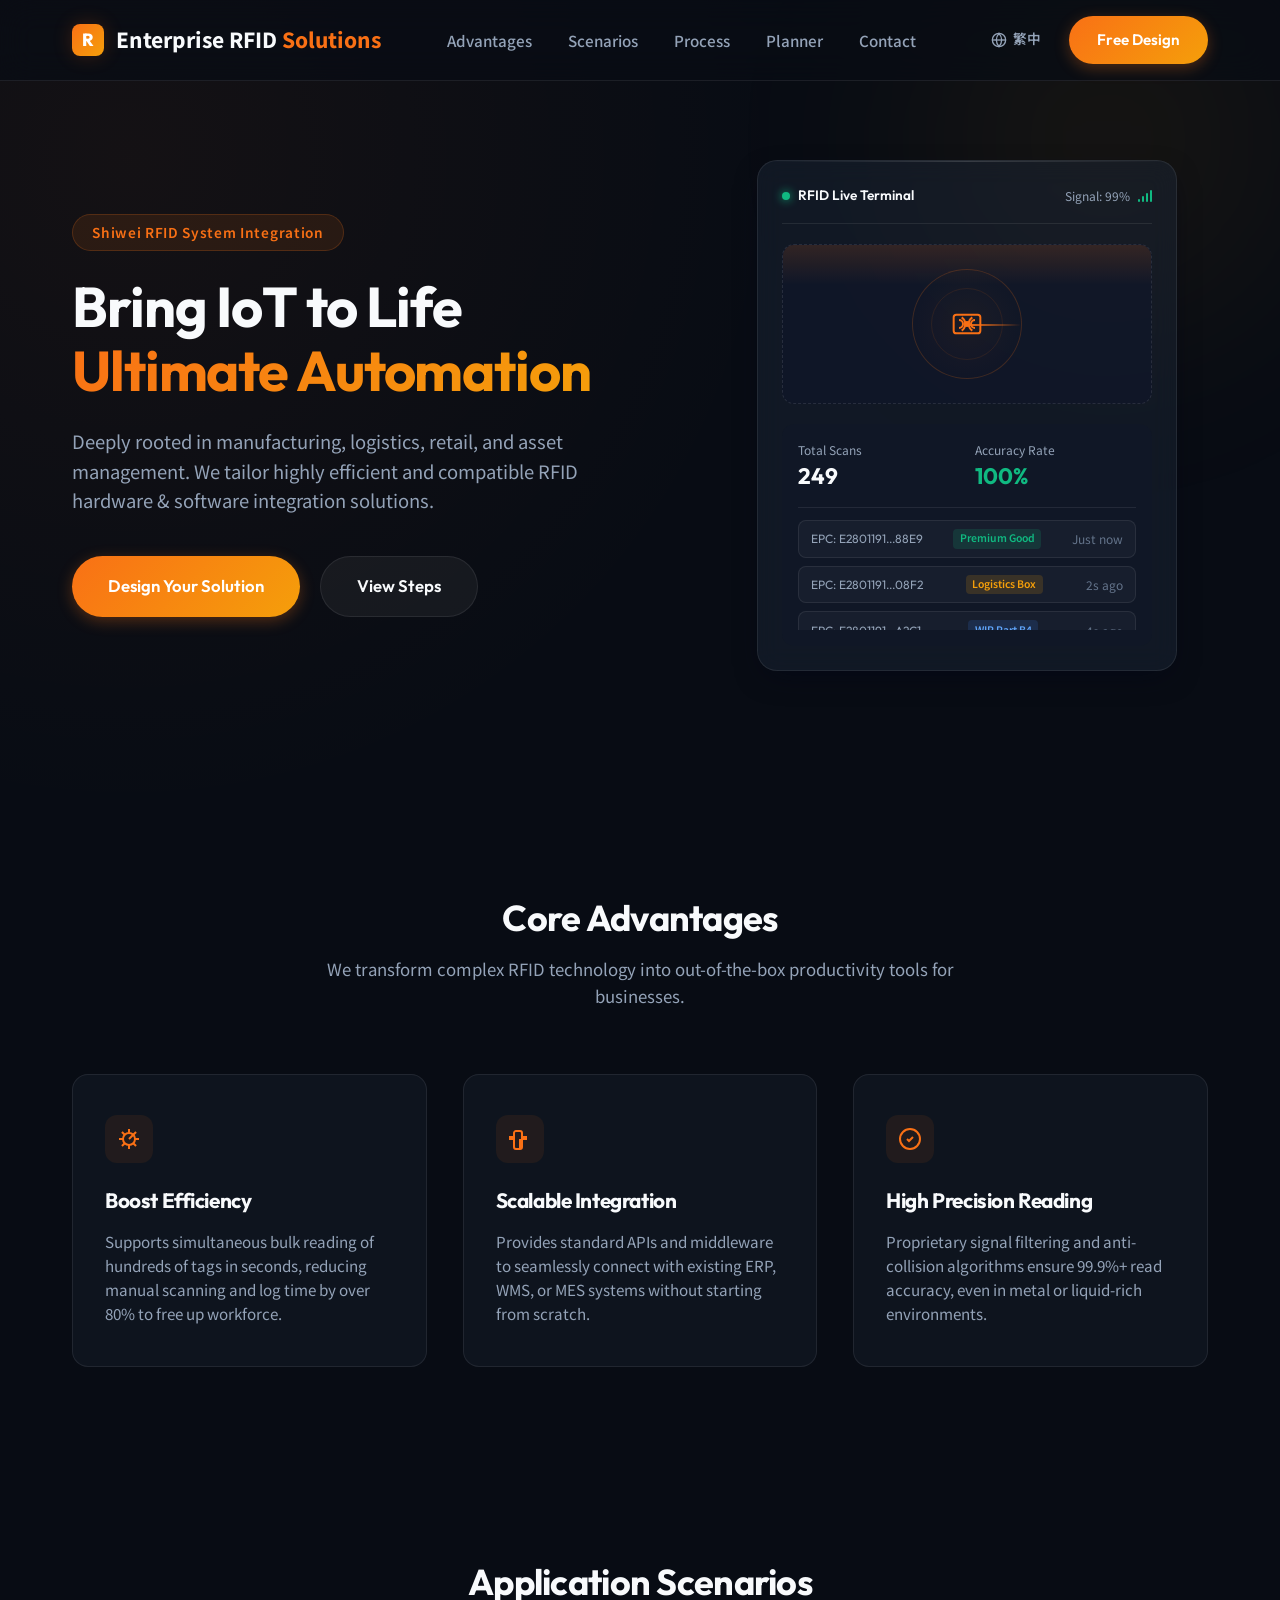
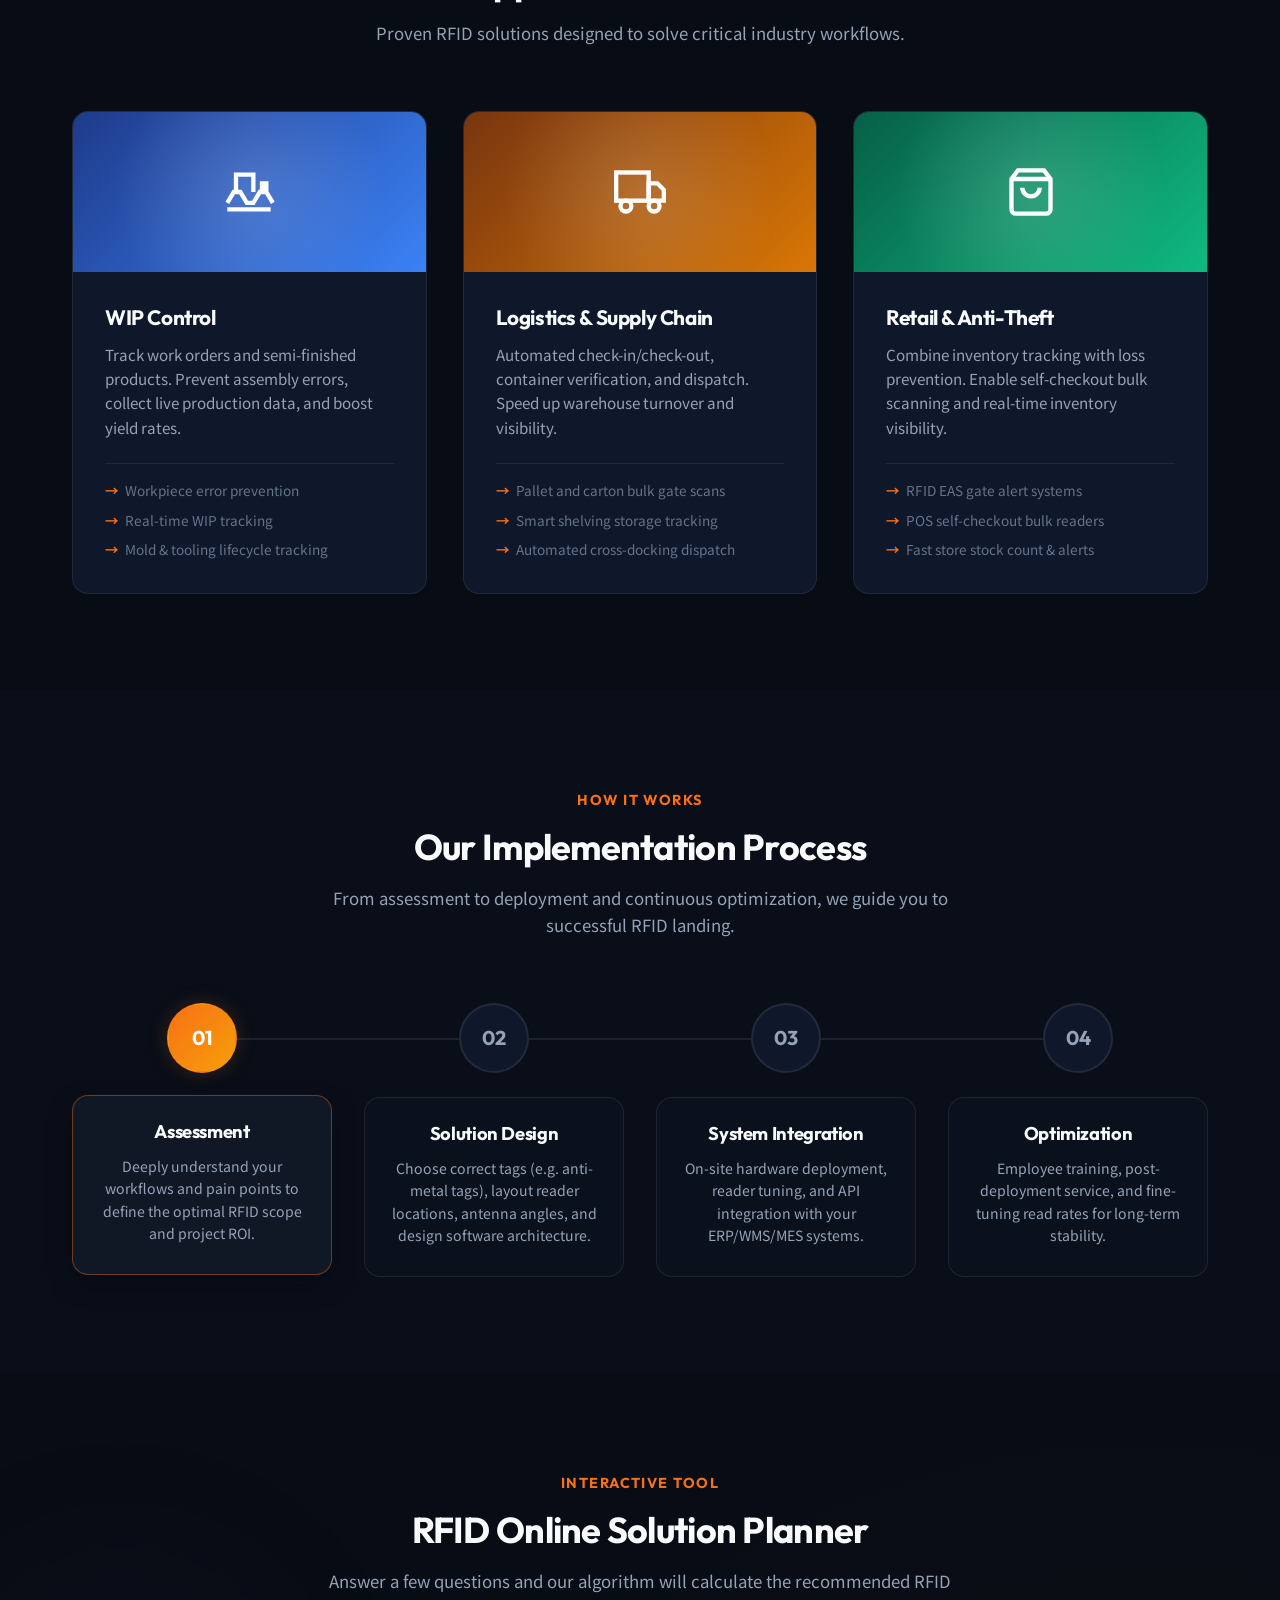
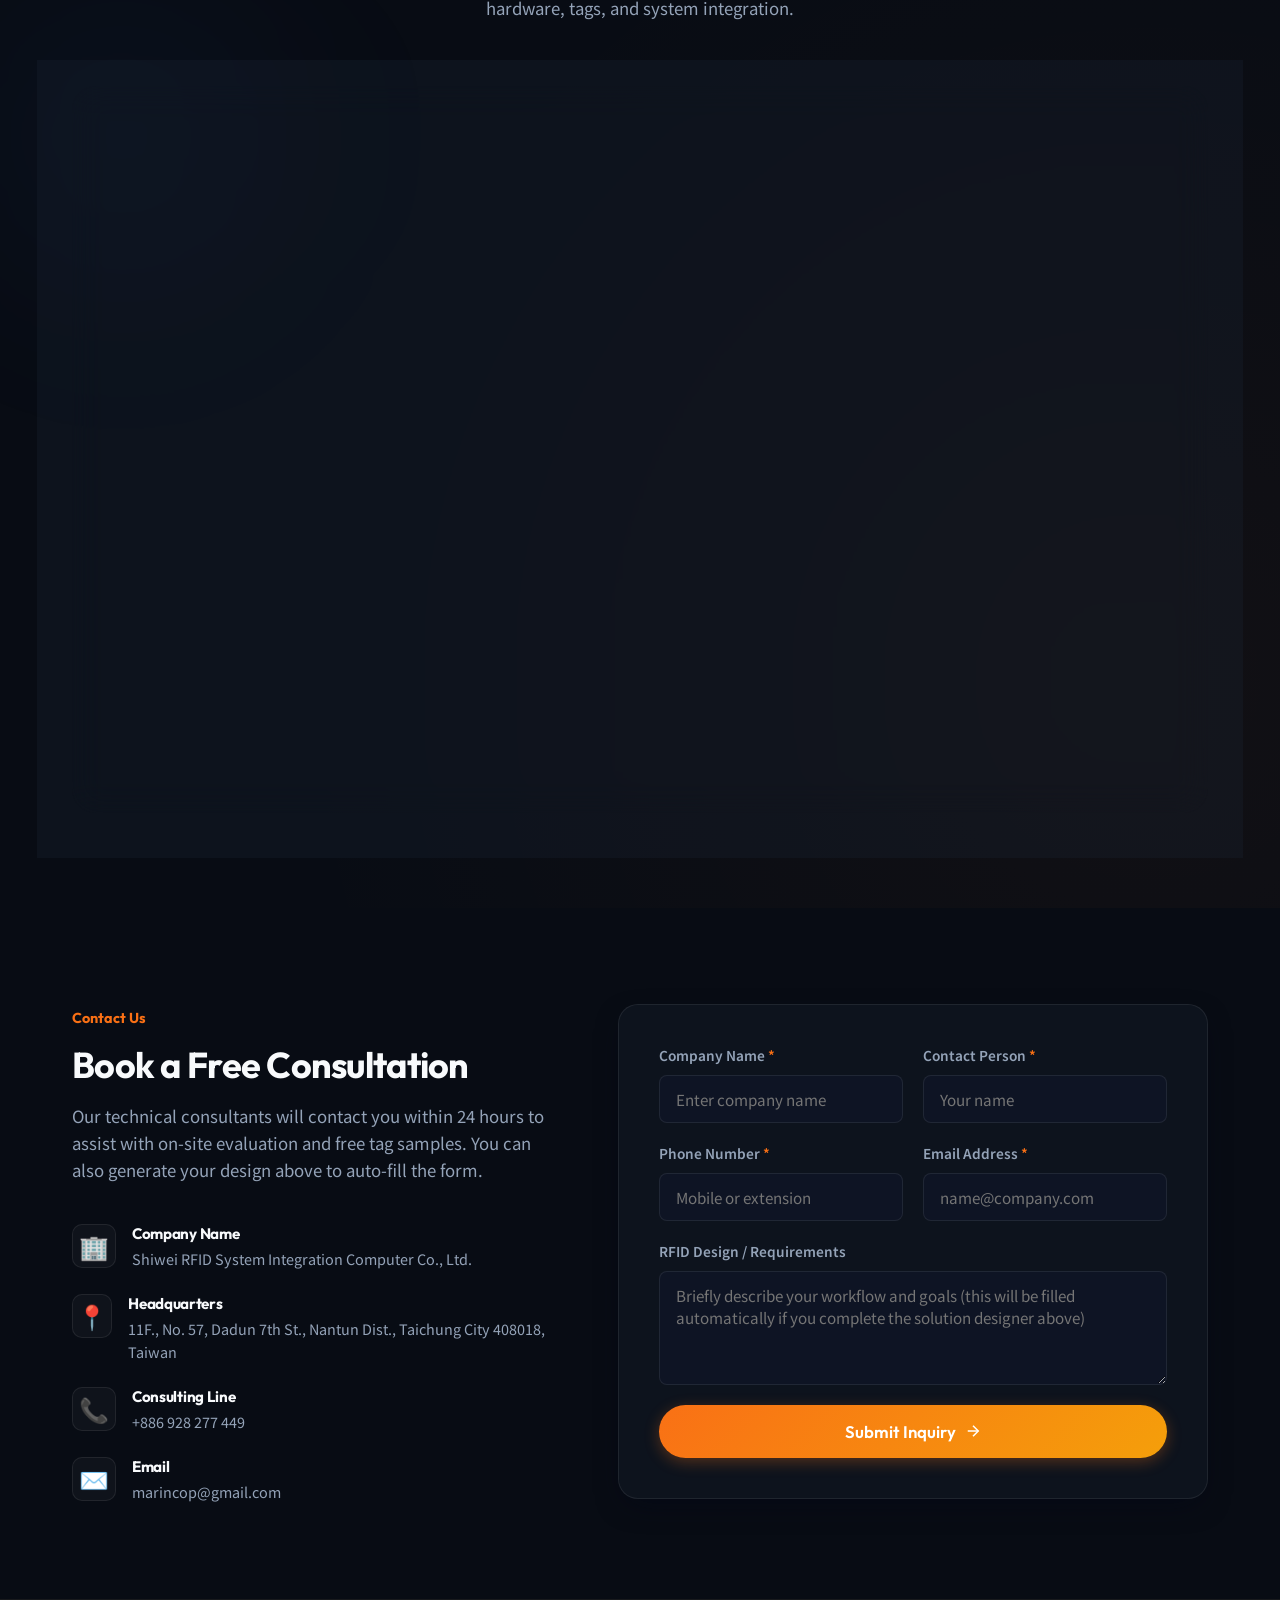
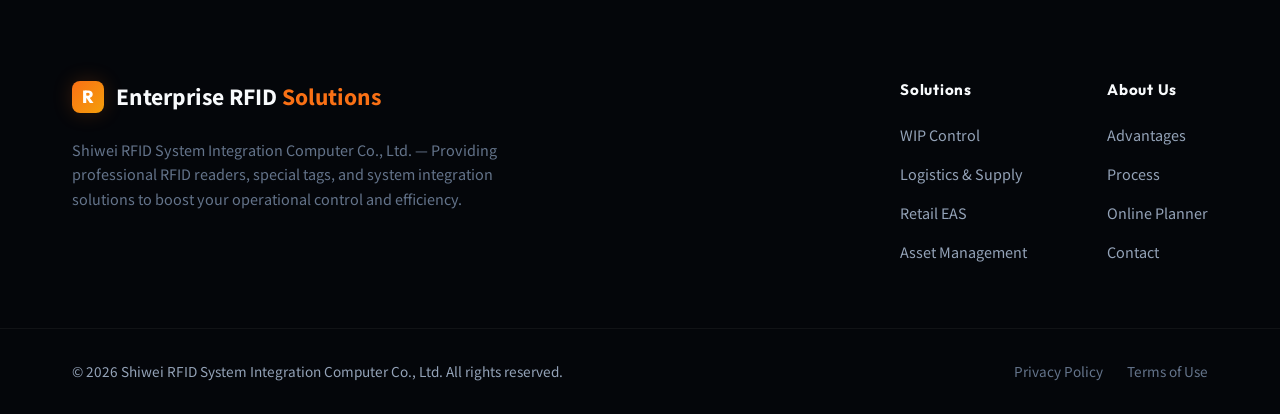
==== index_en.html @ 103d7648 "Initial commit" ====
<!DOCTYPE html>
<html lang="en">
<head>
    <meta charset="UTF-8">
    <meta name="viewport" content="width=device-width, initial-scale=1.0">
    <title>Shiwei RFID System Integration | Custom Enterprise RFID Solutions</title>
    <meta name="description" content="Shiwei RFID System Integration Computer Co., Ltd. specializes in WIP control, logistics supply chain, retail anti-theft, and asset management. We provide professional RFID tag selection, reader installation, and ERP/WMS/MES system integration.">
    <meta name="keywords" content="Shiwei RFID, RFID System Integration, RFID Solutions, WIP Tracking, Logistics Supply Chain, Retail EAS, RFID Tags, RFID Readers">
    
    <!-- Google Fonts: Outfit (English headings) & Noto Sans TC (Traditional Chinese body/headings) -->
    <link rel="preconnect" href="https://fonts.googleapis.com">
    <link rel="preconnect" href="https://fonts.gstatic.com" crossorigin>
    <link href="https://fonts.googleapis.com/css2?family=Noto+Sans+TC:wght@300;400;500;700;900&family=Outfit:wght@300;400;600;700;800&display=swap" rel="stylesheet">
    
    <!-- Stylesheet -->
    <link rel="stylesheet" href="style.css">
</head>
<body>

    <!-- Header Navigation -->
    <header class="site-header" id="header">
        <div class="header-container">
            <a href="#" class="logo">
                <span class="logo-badge">R</span>
                <span class="logo-text">Enterprise RFID <span class="logo-highlight">Solutions</span></span>
            </a>
            
            <nav class="nav-menu" id="navMenu">
                <a href="#advantages" class="nav-link">Advantages</a>
                <a href="#scenarios" class="nav-link">Scenarios</a>
                <a href="#process" class="nav-link">Process</a>
                <a href="#designer" class="nav-link">Planner</a>
                <a href="#contact" class="nav-link">Contact</a>
            </nav>

            <div class="header-actions">
                <a href="index.html" class="lang-switch" id="langSwitch" aria-label="Switch Language">
                    <svg class="lang-icon" viewBox="0 0 24 24" fill="none" stroke="currentColor" stroke-width="2">
                        <circle cx="12" cy="12" r="10"></circle>
                        <line x1="2" y1="12" x2="22" y2="12"></line>
                        <path d="M12 2a15.3 15.3 0 0 1 4 10 15.3 15.3 0 0 1-4 10 15.3 15.3 0 0 1-4-10 15.3 15.3 0 0 1 4-10z"></path>
                    </svg>
                    <span>繁中</span>
                </a>
                <a href="#designer" class="btn btn-primary btn-header">Free Design</a>
                <button class="mobile-menu-toggle" id="menuToggle" aria-label="Toggle Menu">
                    <span></span>
                    <span></span>
                    <span></span>
                </button>
            </div>
        </div>
    </header>

    <main>
        <!-- Hero Section -->
        <section class="hero-section" id="hero">
            <div class="hero-bg-glow"></div>
            <div class="container hero-container">
                <div class="hero-content">
                    <div class="hero-badge">Shiwei RFID System Integration</div>
                    <h1 class="hero-title">
                        Bring IoT to Life<br>
                        <span class="gradient-text">Ultimate Automation</span>
                    </h1>
                    <p class="hero-subtitle">
                        Deeply rooted in manufacturing, logistics, retail, and asset management. We tailor highly efficient and compatible RFID hardware & software integration solutions.
                    </p>
                    <div class="hero-cta">
                        <a href="#designer" class="btn btn-primary btn-lg">Design Your Solution</a>
                        <a href="#process" class="btn btn-secondary btn-lg">View Steps</a>
                    </div>
                </div>

                <!-- Interactive Hero Live RFID Scanner Mockup -->
                <div class="hero-visual">
                    <div class="rfid-terminal-card">
                        <div class="card-header">
                            <div class="terminal-status">
                                <span class="status-indicator live"></span>
                                <span>RFID Live Terminal</span>
                            </div>
                            <div class="signal-strength">
                                <span>Signal: 99%</span>
                                <div class="signal-bars">
                                    <span class="bar fill"></span>
                                    <span class="bar fill"></span>
                                    <span class="bar fill"></span>
                                    <span class="bar fill"></span>
                                </div>
                            </div>
                        </div>
                        
                        <div class="scan-area">
                            <div class="radar-circle">
                                <div class="radar-line"></div>
                                <div class="radar-pulse"></div>
                                <svg class="rfid-tag-icon" viewBox="0 0 24 24" fill="none" stroke="currentColor" stroke-width="1.5">
                                    <rect x="2" y="5" width="20" height="14" rx="2"></rect>
                                    <path d="M6 9a3 3 0 0 1 0 6"></path>
                                    <path d="M8 7a6 6 0 0 1 0 10"></path>
                                    <path d="M18 9a3 3 0 0 0 0 6"></path>
                                    <path d="M16 7a6 6 0 0 0 0 10"></path>
                                    <circle cx="12" cy="12" r="1.5" fill="currentColor"></circle>
                                </svg>
                            </div>
                            <div class="scan-light"></div>
                        </div>

                        <div class="scan-results">
                            <div class="result-stats">
                                <div class="stat-box">
                                    <span class="stat-label">Total Scans</span>
                                    <span class="stat-value" id="scanCount">248</span>
                                </div>
                                <div class="stat-box">
                                    <span class="stat-label">Accuracy Rate</span>
                                    <span class="stat-value highlight">100%</span>
                                </div>
                            </div>
                            <div class="scanned-list-wrapper">
                                <div class="scanned-list" id="scannedList">
                                    <div class="scanned-item">
                                        <span class="item-tag-id">EPC: E2801191...08F2</span>
                                        <span class="item-type tag-type-logistics">Logistics Box</span>
                                        <span class="item-time">Just now</span>
                                    </div>
                                    <div class="scanned-item">
                                        <span class="item-tag-id">EPC: E2801191...A2C1</span>
                                        <span class="item-type tag-type-manufacture">WIP Part B4</span>
                                        <span class="item-time">1s ago</span>
                                    </div>
                                    <div class="scanned-item">
                                        <span class="item-tag-id">EPC: E2801191...77D4</span>
                                        <span class="item-type tag-type-retail">Anti-theft Tag</span>
                                        <span class="item-time">3s ago</span>
                                    </div>
                                </div>
                            </div>
                        </div>
                    </div>
                </div>
            </div>
        </section>

        <!-- Core Advantages -->
        <section class="advantages-section" id="advantages">
            <div class="container">
                <div class="section-header">
                    <h2 class="section-title">Core Advantages</h2>
                    <p class="section-subtitle">We transform complex RFID technology into out-of-the-box productivity tools for businesses.</p>
                </div>
                
                <div class="advantages-grid">
                    <div class="advantage-card">
                        <div class="advantage-icon-wrapper">
                            <!-- Speedometer icon -->
                            <svg class="advantage-icon" viewBox="0 0 24 24" fill="none" stroke="currentColor" stroke-width="2">
                                <path d="M12 2v4M12 18v4M4.93 4.93l2.83 2.83M16.24 16.24l2.83 2.83M2 12h4M18 12h4M4.93 19.07l2.83-2.83M16.24 7.76l2.83-2.83"></path>
                                <path d="M12 12m-6 0a6 6 0 1 0 12 0a6 6 0 1 0-12 0"></path>
                                <path d="M12 12l4-4"></path>
                            </svg>
                        </div>
                        <h3 class="advantage-title">Boost Efficiency</h3>
                        <p class="advantage-desc">Supports simultaneous bulk reading of hundreds of tags in seconds, reducing manual scanning and log time by over 80% to free up workforce.</p>
                    </div>

                    <div class="advantage-card">
                        <div class="advantage-icon-wrapper">
                            <!-- Plug icon -->
                            <svg class="advantage-icon" viewBox="0 0 24 24" fill="none" stroke="currentColor" stroke-width="2">
                                <path d="M18 10h-4V6c0-1.1-.9-2-2-2H8c-1.1 0-2 .9-2 2v4H2v2h4v8c0 1.1.9 2 2 2h4c1.1 0 2-.9 2-2v-8h4v-2z"></path>
                                <path d="M12 12V22"></path>
                            </svg>
                        </div>
                        <h3 class="advantage-title">Scalable Integration</h3>
                        <p class="advantage-desc">Provides standard APIs and middleware to seamlessly connect with existing ERP, WMS, or MES systems without starting from scratch.</p>
                    </div>

                    <div class="advantage-card">
                        <div class="advantage-icon-wrapper">
                            <!-- Signal/Radar check icon -->
                            <svg class="advantage-icon" viewBox="0 0 24 24" fill="none" stroke="currentColor" stroke-width="2">
                                <path d="M12 22c5.523 0 10-4.477 10-10S17.523 2 12 2 2 6.477 2 12s4.477 10 10 10z"></path>
                                <path d="M9 12l2 2 4-4"></path>
                            </svg>
                        </div>
                        <h3 class="advantage-title">High Precision Reading</h3>
                        <p class="advantage-desc">Proprietary signal filtering and anti-collision algorithms ensure 99.9%+ read accuracy, even in metal or liquid-rich environments.</p>
                    </div>
                </div>
            </div>
        </section>

        <!-- Application Scenarios -->
        <section class="scenarios-section" id="scenarios">
            <div class="container">
                <div class="section-header">
                    <h2 class="section-title">Application Scenarios</h2>
                    <p class="section-subtitle">Proven RFID solutions designed to solve critical industry workflows.</p>
                </div>

                <div class="scenarios-grid">
                    <!-- Scenario 1: Manufacturing -->
                    <div class="scenario-card">
                        <div class="scenario-banner manufacture-bg">
                            <!-- Factory icon -->
                            <svg class="scenario-banner-icon" viewBox="0 0 24 24" fill="none" stroke="currentColor" stroke-width="2">
                                <path d="M2 20h20M2 17l3-5h3l3 5h3l3-5h3l3 5M6 12V4h8v8M18 12V8h2v4"></path>
                            </svg>
                        </div>
                        <div class="scenario-body">
                            <h3 class="scenario-card-title">WIP Control</h3>
                            <p class="scenario-card-desc">Track work orders and semi-finished products. Prevent assembly errors, collect live production data, and boost yield rates.</p>
                            <ul class="scenario-list">
                                <li>Workpiece error prevention</li>
                                <li>Real-time WIP tracking</li>
                                <li>Mold & tooling lifecycle tracking</li>
                            </ul>
                        </div>
                    </div>

                    <!-- Scenario 2: Logistics & Warehouse -->
                    <div class="scenario-card">
                        <div class="scenario-banner logistics-bg">
                            <!-- Truck icon -->
                            <svg class="scenario-banner-icon" viewBox="0 0 24 24" fill="none" stroke="currentColor" stroke-width="2">
                                <rect x="1" y="3" width="15" height="13"></rect>
                                <polygon points="16 8 20 8 23 11 23 16 16 16 16 8"></polygon>
                                <circle cx="5.5" cy="18.5" r="2.5"></circle>
                                <circle cx="18.5" cy="18.5" r="2.5"></circle>
                            </svg>
                        </div>
                        <div class="scenario-body">
                            <h3 class="scenario-card-title">Logistics & Supply Chain</h3>
                            <p class="scenario-card-desc">Automated check-in/check-out, container verification, and dispatch. Speed up warehouse turnover and visibility.</p>
                            <ul class="scenario-list">
                                <li>Pallet and carton bulk gate scans</li>
                                <li>Smart shelving storage tracking</li>
                                <li>Automated cross-docking dispatch</li>
                            </ul>
                        </div>
                    </div>

                    <!-- Scenario 3: Retail Security -->
                    <div class="scenario-card">
                        <div class="scenario-banner retail-bg">
                            <!-- Shopping bag icon -->
                            <svg class="scenario-banner-icon" viewBox="0 0 24 24" fill="none" stroke="currentColor" stroke-width="2">
                                <path d="M6 2L3 6v14a2 2 0 0 0 2 2h14a2 2 0 0 0 2-2V6l-3-4z"></path>
                                <line x1="3" y1="6" x2="21" y2="6"></line>
                                <path d="M16 10a4 4 0 0 1-8 0"></path>
                            </svg>
                        </div>
                        <div class="scenario-body">
                            <h3 class="scenario-card-title">Retail & Anti-Theft</h3>
                            <p class="scenario-card-desc">Combine inventory tracking with loss prevention. Enable self-checkout bulk scanning and real-time inventory visibility.</p>
                            <ul class="scenario-list">
                                <li>RFID EAS gate alert systems</li>
                                <li>POS self-checkout bulk readers</li>
                                <li>Fast store stock count & alerts</li>
                            </ul>
                        </div>
                    </div>
                </div>
            </div>
        </section>

        <!-- Workflow / Process -->
        <section class="process-section" id="process">
            <div class="container">
                <div class="section-header">
                    <span class="section-badge">How It Works</span>
                    <h2 class="section-title">Our Implementation Process</h2>
                    <p class="section-subtitle">From assessment to deployment and continuous optimization, we guide you to successful RFID landing.</p>
                </div>

                <div class="process-stepper">
                    <div class="process-line"></div>
                    
                    <div class="process-step active" data-step="1">
                        <div class="step-num">01</div>
                        <div class="step-card">
                            <h3 class="step-title">Assessment</h3>
                            <p class="step-desc">Deeply understand your workflows and pain points to define the optimal RFID scope and project ROI.</p>
                        </div>
                    </div>

                    <div class="process-step" data-step="2">
                        <div class="step-num">02</div>
                        <div class="step-card">
                            <h3 class="step-title">Solution Design</h3>
                            <p class="step-desc">Choose correct tags (e.g. anti-metal tags), layout reader locations, antenna angles, and design software architecture.</p>
                        </div>
                    </div>

                    <div class="process-step" data-step="3">
                        <div class="step-num">03</div>
                        <div class="step-card">
                            <h3 class="step-title">System Integration</h3>
                            <p class="step-desc">On-site hardware deployment, reader tuning, and API integration with your ERP/WMS/MES systems.</p>
                        </div>
                    </div>

                    <div class="process-step" data-step="4">
                        <div class="step-num">04</div>
                        <div class="step-card">
                            <h3 class="step-title">Optimization</h3>
                            <p class="step-desc">Employee training, post-deployment service, and fine-tuning read rates for long-term stability.</p>
                        </div>
                    </div>
                </div>
            </div>
        </section>

        <!-- RFID Solution Designer Wizard -->
        <section class="designer-section" id="designer">
            <div class="designer-bg-glow-1"></div>
            <div class="designer-bg-glow-2"></div>
            <div class="container">
                <div class="section-header">
                    <span class="section-badge">Interactive Tool</span>
                    <h2 class="section-title">RFID Online Solution Planner</h2>
                    <p class="section-subtitle">Answer a few questions and our algorithm will calculate the recommended RFID hardware, tags, and system integration.</p>
                </div>

                <div class="designer-box">
                    <!-- Wizard Left Side: Questions -->
                    <div class="designer-wizard">
                        <div class="wizard-header">
                            <div class="wizard-steps-indicator">
                                <span class="indicator-dot active" data-step="1">1</span>
                                <span class="indicator-line"></span>
                                <span class="indicator-dot" data-step="2">2</span>
                                <span class="indicator-line"></span>
                                <span class="indicator-dot" data-step="3">3</span>
                                <span class="indicator-line"></span>
                                <span class="indicator-dot" data-step="4">4</span>
                            </div>
                            <h3 class="wizard-step-title" id="wizardQuestionTitle">Step 1: Choose Your Scenario</h3>
                        </div>

                        <div class="wizard-body">
                            <!-- Step 1 Pane -->
                            <div class="wizard-pane active" data-pane="1">
                                <p class="pane-help-text">This helps us understand your primary business process:</p>
                                <div class="option-grid">
                                    <label class="option-card">
                                        <input type="radio" name="opt-scenario" value="manufacture" checked>
                                        <div class="option-content">
                                            <span class="option-icon">🏭</span>
                                            <span class="option-label">Manufacturing WIP</span>
                                            <span class="option-sub">Track assembly status, prevent assembly errors, time tracking.</span>
                                        </div>
                                    </label>
                                    <label class="option-card">
                                        <input type="radio" name="opt-scenario" value="logistics">
                                        <div class="option-content">
                                            <span class="option-icon">📦</span>
                                            <span class="option-label">Logistics & Warehouse</span>
                                            <span class="option-sub">Bulk inventory counts, fast inbound/outbound logging, tracking.</span>
                                        </div>
                                    </label>
                                    <label class="option-card">
                                        <input type="radio" name="opt-scenario" value="retail">
                                        <div class="option-content">
                                            <span class="option-icon">🛍️</span>
                                            <span class="option-label">Retail & Theft Prevention</span>
                                            <span class="option-sub">EAS anti-theft alarms, bulk checkout readers, store stock counts.</span>
                                        </div>
                                    </label>
                                    <label class="option-card">
                                        <input type="radio" name="opt-scenario" value="assets">
                                        <div class="option-content">
                                            <span class="option-icon">💼</span>
                                            <span class="option-label">Fixed Asset Tracking</span>
                                            <span class="option-sub">Enterprise asset audits, gate checkout control, audit reporting.</span>
                                        </div>
                                    </label>
                                </div>
                            </div>

                            <!-- Step 2 Pane -->
                            <div class="wizard-pane" data-pane="2">
                                <p class="pane-help-text">The surface material of target items heavily affects radio wave propagation:</p>
                                <div class="option-grid">
                                    <label class="option-card">
                                        <input type="radio" name="opt-material" value="metal" checked>
                                        <div class="option-content">
                                            <span class="option-icon">🔩</span>
                                            <span class="option-label">Metal Surface / Parts</span>
                                            <span class="option-sub">High EM interference. Requires dedicated anti-metal mount tags.</span>
                                        </div>
                                    </label>
                                    <label class="option-card">
                                        <input type="radio" name="opt-material" value="liquid">
                                        <div class="option-content">
                                            <span class="option-icon">🧪</span>
                                            <span class="option-label">Liquid Containers / Wet</span>
                                            <span class="option-sub">Water absorbs high frequencies. Requires specialised antenna tuning.</span>
                                        </div>
                                    </label>
                                    <label class="option-card">
                                        <input type="radio" name="opt-material" value="standard">
                                        <div class="option-content">
                                            <span class="option-icon">📄</span>
                                            <span class="option-label">Paper / Plastic / Carton</span>
                                            <span class="option-sub">Standard RF environment. Standard thin printable tags are ideal.</span>
                                        </div>
                                    </label>
                                    <label class="option-card">
                                        <input type="radio" name="opt-material" value="fabric">
                                        <div class="option-content">
                                            <span class="option-icon">👕</span>
                                            <span class="option-label">Fabric / Apparel / Soft</span>
                                            <span class="option-sub">Requires soft, flexible tags capable of high-temp wash cycles.</span>
                                        </div>
                                    </label>
                                </div>
                            </div>

                            <!-- Step 3 Pane -->
                            <div class="wizard-pane" data-pane="3">
                                <p class="pane-help-text">The maximum distance between the tags and reader hardware:</p>
                                <div class="option-grid">
                                    <label class="option-card">
                                        <input type="radio" name="opt-range" value="short" checked>
                                        <div class="option-content">
                                            <span class="option-icon">🎯</span>
                                            <span class="option-label">Short Range (< 0.5m)</span>
                                            <span class="option-sub">Close-range scans, desktop checkout pads, single station registration.</span>
                                        </div>
                                    </label>
                                    <label class="option-card">
                                        <input type="radio" name="opt-range" value="mid">
                                        <div class="option-content">
                                            <span class="option-icon">📶</span>
                                            <span class="option-label">Mid Range (1 to 3m)</span>
                                            <span class="option-sub">Conveyor scans, mid-range access points, workbench scanning.</span>
                                        </div>
                                    </label>
                                    <label class="option-card">
                                        <input type="radio" name="opt-range" value="long">
                                        <div class="option-content">
                                            <span class="option-icon">🚀</span>
                                            <span class="option-label">Long Range (> 3m)</span>
                                            <span class="option-sub">Warehouse portal gates, vehicle checkups, wide-area audits.</span>
                                        </div>
                                    </label>
                                </div>
                            </div>

                            <!-- Step 4 Pane -->
                            <div class="wizard-pane" data-pane="4">
                                <p class="pane-help-text">What is your primary software system? This determines the API integration:</p>
                                <div class="option-grid">
                                    <label class="option-card">
                                        <input type="radio" name="opt-system" value="erp" checked>
                                        <div class="option-content">
                                            <span class="option-icon">💻</span>
                                            <span class="option-label">Existing ERP System</span>
                                            <span class="option-sub">SAP, Oracle, or proprietary web interfaces requiring inventory sync.</span>
                                        </div>
                                    </label>
                                    <label class="option-card">
                                        <input type="radio" name="opt-system" value="mes">
                                        <div class="option-content">
                                            <span class="option-icon">⚙️</span>
                                            <span class="option-label">MES System</span>
                                            <span class="option-sub">Requires sub-second tag scans and PLC actuators trigger.</span>
                                        </div>
                                    </label>
                                    <label class="option-card">
                                        <input type="radio" name="opt-system" value="wms">
                                        <div class="option-content">
                                            <span class="option-icon">🗄️</span>
                                            <span class="option-label">WMS System</span>
                                            <span class="option-sub">Integrates with storage slots, locations, and batch checkouts.</span>
                                        </div>
                                    </label>
                                    <label class="option-card">
                                        <input type="radio" name="opt-system" value="none">
                                        <div class="option-content">
                                            <span class="option-icon">📱</span>
                                            <span class="option-label">None / Standalone</span>
                                            <span class="option-sub">Use Shiwei's turnkey standalone web & mobile software suite.</span>
                                        </div>
                                    </label>
                                </div>
                            </div>
                        </div>

                        <div class="wizard-footer">
                            <button class="btn btn-secondary btn-wizard-back" id="btnWizardBack" disabled>Back</button>
                            <button class="btn btn-primary btn-wizard-next" id="btnWizardNext">Next</button>
                        </div>
                    </div>

                    <!-- Wizard Right Side: Dynamic Solution Result -->
                    <div class="designer-result" id="designerResult">
                        <div class="result-placeholder" id="resultPlaceholder">
                            <div class="placeholder-icon">💡</div>
                            <h4>Generating Solution...</h4>
                            <p>Please complete the questions on the left. We will instantly calculate and render the architecture diagram and recommendations based on your needs.</p>
                        </div>
                        
                        <div class="result-display hidden" id="resultDisplay">
                            <h4 class="result-title">🎯 Your Recommended RFID Solution</h4>
                            
                            <!-- Dynamic SVG Architecture diagram -->
                            <div class="result-diagram-container">
                                <svg class="result-svg-diagram" id="resultSvg" viewBox="0 0 400 160">
                                    <!-- Will be injected by JS dynamically -->
                                </svg>
                            </div>

                            <div class="recommendations">
                                <div class="rec-group">
                                    <h5>🏷️ Recommended Tag</h5>
                                    <p id="recTag">Loading...</p>
                                </div>
                                <div class="rec-group">
                                    <h5>📡 Recommended Hardware</h5>
                                    <p id="recHardware">Loading...</p>
                                </div>
                                <div class="rec-group">
                                    <h5>🔌 System Integration</h5>
                                    <p id="recIntegration">Loading...</p>
                                </div>
                            </div>

                            <div class="result-actions">
                                <button class="btn btn-primary btn-block" id="btnApplySolution">Apply to Inquiry Form</button>
                            </div>
                        </div>
                    </div>
                </div>
            </div>
        </section>

        <!-- Contact / Consultation Booking Form -->
        <section class="contact-section" id="contact">
            <div class="container contact-container">
                <div class="contact-info">
                    <span class="contact-badge">Contact Us</span>
                    <h2 class="contact-title">Book a Free Consultation</h2>
                    <p class="contact-text">
                        Our technical consultants will contact you within 24 hours to assist with on-site evaluation and free tag samples. You can also generate your design above to auto-fill the form.
                    </p>
                    
                    <div class="contact-details">
                        <div class="detail-item">
                            <span class="detail-icon">🏢</span>
                            <div>
                                <h5>Company Name</h5>
                                <p>Shiwei RFID System Integration Computer Co., Ltd.</p>
                            </div>
                        </div>
                        <div class="detail-item">
                            <span class="detail-icon">📍</span>
                            <div>
                                <h5>Headquarters</h5>
                                <p>11F., No. 57, Dadun 7th St., Nantun Dist., Taichung City 408018, Taiwan</p>
                            </div>
                        </div>
                        <div class="detail-item">
                            <span class="detail-icon">📞</span>
                            <div>
                                <h5>Consulting Line</h5>
                                <p><a href="tel:+886928277449" style="color: inherit; text-decoration: none; transition: var(--transition-smooth);" onmouseover="this.style.color='var(--primary)'" onmouseout="this.style.color='inherit'">+886 928 277 449</a></p>
                            </div>
                        </div>
                        <div class="detail-item">
                            <span class="detail-icon">✉️</span>
                            <div>
                                <h5>Email</h5>
                                <p><a href="mailto:marincop@gmail.com" style="color: inherit; text-decoration: none; transition: var(--transition-smooth);" onmouseover="this.style.color='var(--primary)'" onmouseout="this.style.color='inherit'">marincop@gmail.com</a></p>
                            </div>
                        </div>
                    </div>
                </div>

                <div class="contact-form-wrapper">
                    <form class="contact-form" id="consultationForm">
                        <div class="form-row">
                            <div class="form-group">
                                <label for="formCompany">Company Name <span class="required">*</span></label>
                                <input type="text" id="formCompany" placeholder="Enter company name" required>
                            </div>
                            <div class="form-group">
                                <label for="formContact">Contact Person <span class="required">*</span></label>
                                <input type="text" id="formContact" placeholder="Your name" required>
                            </div>
                        </div>

                        <div class="form-row">
                            <div class="form-group">
                                <label for="formPhone">Phone Number <span class="required">*</span></label>
                                <input type="tel" id="formPhone" placeholder="Mobile or extension" required>
                            </div>
                            <div class="form-group">
                                <label for="formEmail">Email Address <span class="required">*</span></label>
                                <input type="email" id="formEmail" placeholder="name@company.com" required>
                            </div>
                        </div>

                        <div class="form-group">
                            <label for="formSummary">RFID Design / Requirements</label>
                            <textarea id="formSummary" rows="4" placeholder="Briefly describe your workflow and goals (this will be filled automatically if you complete the solution designer above)"></textarea>
                        </div>

                        <button type="submit" class="btn btn-primary btn-block btn-lg" id="btnSubmitForm">
                            <span>Submit Inquiry</span>
                            <svg class="submit-arrow" viewBox="0 0 24 24" fill="none" stroke="currentColor" stroke-width="2">
                                <line x1="5" y1="12" x2="19" y2="12"></line>
                                <polyline points="12 5 19 12 12 19"></polyline>
                            </svg>
                        </button>
                    </form>
                </div>
            </div>
        </section>
    </main>

    <!-- Footer -->
    <footer class="site-footer">
        <div class="container footer-container">
            <div class="footer-brand">
                <a href="#" class="logo footer-logo">
                    <span class="logo-badge">R</span>
                    <span class="logo-text">Enterprise RFID <span class="logo-highlight">Solutions</span></span>
                </a>
                <p class="footer-slogan">Shiwei RFID System Integration Computer Co., Ltd. — Providing professional RFID readers, special tags, and system integration solutions to boost your operational control and efficiency.</p>
            </div>
            
            <div class="footer-links-group">
                <div class="footer-links">
                    <h4>Solutions</h4>
                    <a href="#scenarios">WIP Control</a>
                    <a href="#scenarios">Logistics & Supply</a>
                    <a href="#scenarios">Retail EAS</a>
                    <a href="#scenarios">Asset Management</a>
                </div>
                
                <div class="footer-links">
                    <h4>About Us</h4>
                    <a href="#advantages">Advantages</a>
                    <a href="#process">Process</a>
                    <a href="#designer">Online Planner</a>
                    <a href="#contact">Contact</a>
                </div>
            </div>
        </div>
        <div class="footer-bottom">
            <div class="container footer-bottom-container">
                <p>&copy; 2026 Shiwei RFID System Integration Computer Co., Ltd. All rights reserved.</p>
                <div class="footer-legal">
                    <a href="#">Privacy Policy</a>
                    <a href="#">Terms of Use</a>
                </div>
            </div>
        </div>
    </footer>

    <!-- Interactive success popup toast -->
    <div class="toast-container" id="toastContainer"></div>

    <!-- JS -->
    <script src="app.js"></script>
</body>
</html>
---- style.css ----
/* 
   企業RFID 整合解決方案 - Brand Style Sheet 
   Tech Slate Theme with Vibrant Orange Accents
*/

:root {
    /* Color Palette */
    --bg-base: #080c14;
    --bg-surface: #0f172a;
    --bg-surface-light: #1e293b;
    --border-color: rgba(255, 255, 255, 0.08);
    --border-hover: rgba(249, 115, 22, 0.4);
    
    --primary-hsl: 24, 95%, 53%; /* #f97316 */
    --primary: hsl(var(--primary-hsl));
    --primary-hover: #ea580c;
    --primary-glow: rgba(249, 115, 22, 0.15);
    
    --accent-hsl: 38, 92%, 50%; /* #f59e0b */
    --accent: hsl(var(--accent-hsl));
    
    --success: #10b981;
    --success-glow: rgba(16, 185, 129, 0.15);
    
    --text-primary: #f8fafc;
    --text-secondary: #94a3b8;
    --text-muted: #64748b;
    
    /* Typography */
    --font-heading: 'Outfit', 'Noto Sans TC', sans-serif;
    --font-body: 'Noto Sans TC', sans-serif;
    
    /* Transitions & Shadows */
    --transition-smooth: all 0.3s cubic-bezier(0.4, 0, 0.2, 1);
    --transition-spring: all 0.5s cubic-bezier(0.175, 0.885, 0.32, 1.275);
    --shadow-premium: 0 10px 30px -10px rgba(2, 6, 23, 0.7);
    --shadow-glow: 0 0 20px rgba(249, 115, 22, 0.2);
}

/* --- Base & Reset --- */
* {
    box-sizing: border-box;
    margin: 0;
    padding: 0;
}

html {
    scroll-behavior: smooth;
    scroll-padding-top: 80px;
    font-size: 16px;
}

body {
    background-color: var(--bg-base);
    color: var(--text-primary);
    font-family: var(--font-body);
    line-height: 1.6;
    overflow-x: hidden;
    -webkit-font-smoothing: antialiased;
}

/* --- Typography Utilities --- */
h1, h2, h3, h4, h5, h6 {
    font-family: var(--font-heading);
    font-weight: 700;
    line-height: 1.25;
    letter-spacing: -0.02em;
}

p {
    color: var(--text-secondary);
}

.gradient-text {
    background: linear-gradient(135deg, var(--primary) 0%, var(--accent) 100%);
    -webkit-background-clip: text;
    -webkit-text-fill-color: transparent;
    background-clip: text;
}

/* --- Layout Elements --- */
.container {
    width: 100%;
    max-width: 1200px;
    margin: 0 auto;
    padding: 0 2rem;
}

section {
    padding: 6rem 0;
    position: relative;
}

/* --- Buttons --- */
.btn {
    display: inline-flex;
    align-items: center;
    justify-content: center;
    padding: 0.75rem 1.75rem;
    font-family: var(--font-heading);
    font-weight: 600;
    font-size: 0.95rem;
    border-radius: 50px;
    border: none;
    cursor: pointer;
    transition: var(--transition-smooth);
    text-decoration: none;
    gap: 0.5rem;
}

.btn-primary {
    background: linear-gradient(135deg, var(--primary) 0%, var(--accent) 100%);
    color: #ffffff;
    box-shadow: 0 4px 15px rgba(249, 115, 22, 0.3);
}

.btn-primary:hover {
    transform: translateY(-2px);
    box-shadow: 0 8px 25px rgba(249, 115, 22, 0.5);
    background: linear-gradient(135deg, #ea580c 0%, #d97706 100%);
}

.btn-primary:active {
    transform: translateY(0);
}

.btn-secondary {
    background: rgba(255, 255, 255, 0.05);
    color: var(--text-primary);
    border: 1px solid var(--border-color);
}

.btn-secondary:hover {
    background: rgba(255, 255, 255, 0.1);
    border-color: rgba(255, 255, 255, 0.2);
    transform: translateY(-2px);
}

.btn-lg {
    padding: 1rem 2.25rem;
    font-size: 1.05rem;
}

.btn-block {
    display: flex;
    width: 100%;
}

/* --- Header / Navigation --- */
.site-header {
    position: fixed;
    top: 0;
    left: 0;
    right: 0;
    z-index: 1000;
    background: rgba(8, 12, 20, 0.75);
    backdrop-filter: blur(16px);
    -webkit-backdrop-filter: blur(16px);
    border-bottom: 1px solid var(--border-color);
    transition: var(--transition-smooth);
}

.site-header.scrolled {
    background: rgba(8, 12, 20, 0.95);
    padding: 0.5rem 0;
}

.header-container {
    display: flex;
    align-items: center;
    justify-content: space-between;
    height: 80px;
    max-width: 1200px;
    margin: 0 auto;
    padding: 0 2rem;
}

.logo {
    display: flex;
    align-items: center;
    gap: 0.75rem;
    text-decoration: none;
    color: var(--text-primary);
    font-weight: 800;
    font-size: 1.3rem;
}

.logo-badge {
    background: linear-gradient(135deg, var(--primary) 0%, var(--accent) 100%);
    color: white;
    width: 32px;
    height: 32px;
    display: flex;
    align-items: center;
    justify-content: center;
    border-radius: 8px;
    font-family: var(--font-heading);
    font-weight: 800;
    font-size: 1.1rem;
    box-shadow: var(--shadow-glow);
}

.logo-highlight {
    color: var(--primary);
}

.nav-menu {
    display: flex;
    align-items: center;
    gap: 2.25rem;
}

.nav-link {
    color: var(--text-secondary);
    text-decoration: none;
    font-weight: 500;
    font-size: 0.95rem;
    transition: var(--transition-smooth);
    position: relative;
    padding: 0.25rem 0;
}

.nav-link:hover {
    color: var(--text-primary);
}

.nav-link::after {
    content: '';
    position: absolute;
    bottom: 0;
    left: 0;
    width: 0;
    height: 2px;
    background: var(--primary);
    transition: var(--transition-smooth);
}

.nav-link:hover::after {
    width: 100%;
}

.header-actions {
    display: flex;
    align-items: center;
    gap: 1.25rem;
}

.lang-switch {
    display: flex;
    align-items: center;
    gap: 0.4rem;
    background: none;
    border: none;
    color: var(--text-secondary);
    cursor: pointer;
    font-family: var(--font-heading);
    font-weight: 600;
    font-size: 0.85rem;
    padding: 0.5rem;
    border-radius: 8px;
    transition: var(--transition-smooth);
    text-decoration: none;
}

.lang-switch:hover {
    color: var(--text-primary);
    background: rgba(255, 255, 255, 0.05);
}

.lang-icon {
    width: 16px;
    height: 16px;
}

.mobile-menu-toggle {
    display: none;
    flex-direction: column;
    justify-content: space-between;
    width: 24px;
    height: 18px;
    background: none;
    border: none;
    cursor: pointer;
    z-index: 1001;
}

.mobile-menu-toggle span {
    display: block;
    width: 100%;
    height: 2px;
    background-color: var(--text-primary);
    border-radius: 2px;
    transition: var(--transition-smooth);
}

/* --- Hero Section --- */
.hero-section {
    padding-top: 10rem;
    padding-bottom: 8rem;
    background: radial-gradient(circle at 10% 20%, rgba(249, 115, 22, 0.05) 0%, transparent 50%);
}

.hero-bg-glow {
    position: absolute;
    top: -20%;
    right: -10%;
    width: 600px;
    height: 600px;
    background: radial-gradient(circle, rgba(245, 158, 11, 0.08) 0%, transparent 70%);
    filter: blur(80px);
    pointer-events: none;
}

.hero-container {
    display: grid;
    grid-template-columns: 1.1fr 0.9fr;
    gap: 4rem;
    align-items: center;
}

.hero-badge {
    display: inline-block;
    padding: 0.4rem 1.2rem;
    background: rgba(249, 115, 22, 0.1);
    border: 1px solid rgba(249, 115, 22, 0.2);
    color: var(--primary);
    border-radius: 50px;
    font-size: 0.85rem;
    font-weight: 600;
    margin-bottom: 1.5rem;
    letter-spacing: 0.05em;
    animation: pulseGlow 3s infinite alternate;
}

.hero-title {
    font-size: 3.5rem;
    line-height: 1.15;
    margin-bottom: 1.5rem;
}

.hero-subtitle {
    font-size: 1.15rem;
    margin-bottom: 2.5rem;
    max-width: 550px;
}

.hero-cta {
    display: flex;
    gap: 1.25rem;
}

/* --- Hero Scanner Mockup --- */
.hero-visual {
    position: relative;
    display: flex;
    justify-content: center;
    align-items: center;
}

.rfid-terminal-card {
    background: rgba(30, 41, 59, 0.45);
    border: 1px solid var(--border-color);
    border-radius: 20px;
    width: 100%;
    max-width: 420px;
    padding: 1.5rem;
    box-shadow: var(--shadow-premium);
    backdrop-filter: blur(12px);
    -webkit-backdrop-filter: blur(12px);
    position: relative;
    overflow: hidden;
}

.rfid-terminal-card::before {
    content: '';
    position: absolute;
    top: 0;
    left: 0;
    right: 0;
    height: 1px;
    background: linear-gradient(90deg, transparent, rgba(255, 255, 255, 0.15), transparent);
}

.card-header {
    display: flex;
    justify-content: space-between;
    align-items: center;
    border-bottom: 1px solid var(--border-color);
    padding-bottom: 1rem;
    margin-bottom: 1.25rem;
}

.terminal-status {
    display: flex;
    align-items: center;
    gap: 0.5rem;
    font-family: var(--font-heading);
    font-size: 0.85rem;
    font-weight: 600;
    color: var(--text-primary);
}

.status-indicator {
    width: 8px;
    height: 8px;
    border-radius: 50%;
    background-color: var(--text-muted);
}

.status-indicator.live {
    background-color: var(--success);
    box-shadow: 0 0 10px var(--success);
    animation: blink 1.5s infinite;
}

.signal-strength {
    display: flex;
    align-items: center;
    gap: 0.5rem;
    font-size: 0.75rem;
    color: var(--text-secondary);
}

.signal-bars {
    display: flex;
    align-items: flex-end;
    gap: 2px;
    height: 12px;
}

.signal-bars .bar {
    width: 2px;
    background-color: var(--text-muted);
    border-radius: 1px;
}

.signal-bars .bar.fill {
    background-color: var(--success);
}

.signal-bars .bar:nth-child(1) { height: 3px; }
.signal-bars .bar:nth-child(2) { height: 6px; }
.signal-bars .bar:nth-child(3) { height: 9px; }
.signal-bars .bar:nth-child(4) { height: 12px; }

.scan-area {
    height: 160px;
    background: rgba(15, 23, 42, 0.6);
    border: 1px dashed rgba(255, 255, 255, 0.1);
    border-radius: 12px;
    display: flex;
    align-items: center;
    justify-content: center;
    position: relative;
    overflow: hidden;
    margin-bottom: 1.25rem;
}

.radar-circle {
    width: 110px;
    height: 110px;
    border: 1px solid rgba(249, 115, 22, 0.2);
    border-radius: 50%;
    display: flex;
    align-items: center;
    justify-content: center;
    position: relative;
    background: radial-gradient(circle, rgba(249, 115, 22, 0.05) 0%, transparent 80%);
}

.radar-circle::before {
    content: '';
    position: absolute;
    width: 70px;
    height: 70px;
    border: 1px solid rgba(249, 115, 22, 0.1);
    border-radius: 50%;
}

.radar-line {
    position: absolute;
    top: 50%;
    left: 50%;
    width: 50%;
    height: 2px;
    background: linear-gradient(90deg, var(--primary), transparent);
    transform-origin: left center;
    animation: rotate 4s linear infinite;
}

.radar-pulse {
    position: absolute;
    width: 100%;
    height: 100%;
    border-radius: 50%;
    border: 1px solid var(--primary);
    opacity: 0;
    animation: radarPulse 2s cubic-bezier(0.25, 0, 0, 1) infinite;
}

.rfid-tag-icon {
    width: 32px;
    height: 32px;
    color: var(--primary);
    z-index: 2;
    animation: pulseScale 2s ease-in-out infinite;
}

.scan-light {
    position: absolute;
    top: 0;
    left: 0;
    right: 0;
    height: 40px;
    background: linear-gradient(180deg, rgba(249, 115, 22, 0.15) 0%, transparent 100%);
    animation: scanMove 2.5s ease-in-out infinite;
    pointer-events: none;
}

.scan-results {
    background: rgba(15, 23, 42, 0.4);
    border-radius: 12px;
    padding: 1rem;
}

.result-stats {
    display: grid;
    grid-template-columns: 1fr 1fr;
    gap: 1rem;
    border-bottom: 1px solid var(--border-color);
    padding-bottom: 0.75rem;
    margin-bottom: 0.75rem;
}

.stat-box {
    display: flex;
    flex-direction: column;
}

.stat-label {
    font-size: 0.75rem;
    color: var(--text-secondary);
}

.stat-value {
    font-family: var(--font-heading);
    font-size: 1.4rem;
    font-weight: 700;
    color: var(--text-primary);
}

.stat-value.highlight {
    color: var(--success);
}

.scanned-list-wrapper {
    height: 110px;
    overflow-y: hidden;
    position: relative;
}

.scanned-list {
    display: flex;
    flex-direction: column;
    gap: 0.5rem;
    position: absolute;
    width: 100%;
    transition: transform 0.5s ease;
}

.scanned-item {
    display: flex;
    align-items: center;
    justify-content: space-between;
    background: rgba(255, 255, 255, 0.03);
    border: 1px solid var(--border-color);
    padding: 0.5rem 0.75rem;
    border-radius: 8px;
    font-size: 0.75rem;
    animation: slideIn 0.3s ease-out;
}

.item-tag-id {
    font-family: var(--font-heading);
    color: var(--text-secondary);
}

.item-type {
    font-weight: 600;
    padding: 0.1rem 0.4rem;
    border-radius: 4px;
    font-size: 0.65rem;
}

.tag-type-logistics {
    background: rgba(245, 158, 11, 0.15);
    color: var(--accent);
}

.tag-type-manufacture {
    background: rgba(59, 130, 246, 0.15);
    color: #60a5fa;
}

.tag-type-retail {
    background: rgba(16, 185, 129, 0.15);
    color: var(--success);
}

.item-time {
    color: var(--text-muted);
}

/* --- Section Headers --- */
.section-header {
    text-align: center;
    max-width: 650px;
    margin: 0 auto 4rem auto;
    position: relative;
    z-index: 2;
}

.section-badge {
    color: var(--primary);
    font-family: var(--font-heading);
    font-weight: 700;
    font-size: 0.9rem;
    text-transform: uppercase;
    letter-spacing: 0.1em;
    display: inline-block;
    margin-bottom: 0.75rem;
}

.section-title {
    font-size: 2.25rem;
    margin-bottom: 1rem;
    color: var(--text-primary);
}

.section-subtitle {
    font-size: 1.05rem;
    color: var(--text-secondary);
}

/* --- Core Advantages --- */
.advantages-grid {
    display: grid;
    grid-template-columns: repeat(3, 1fr);
    gap: 2.25rem;
}

.advantage-card {
    background: rgba(30, 41, 59, 0.3);
    border: 1px solid var(--border-color);
    padding: 2.5rem 2rem;
    border-radius: 16px;
    transition: var(--transition-spring);
    position: relative;
    overflow: hidden;
}

.advantage-card::before {
    content: '';
    position: absolute;
    top: 0;
    left: 0;
    width: 4px;
    height: 100%;
    background: linear-gradient(180deg, var(--primary), var(--accent));
    opacity: 0;
    transition: var(--transition-smooth);
}

.advantage-card:hover {
    transform: translateY(-5px);
    border-color: var(--border-hover);
    background: rgba(30, 41, 59, 0.5);
    box-shadow: var(--shadow-premium);
}

.advantage-card:hover::before {
    opacity: 1;
}

.advantage-icon-wrapper {
    background: rgba(249, 115, 22, 0.08);
    border-radius: 12px;
    width: 48px;
    height: 48px;
    display: flex;
    align-items: center;
    justify-content: center;
    color: var(--primary);
    margin-bottom: 1.5rem;
    transition: var(--transition-smooth);
}

.advantage-card:hover .advantage-icon-wrapper {
    background: var(--primary);
    color: white;
    transform: scale(1.05);
}

.advantage-icon {
    width: 24px;
    height: 24px;
}

.advantage-title {
    font-size: 1.3rem;
    margin-bottom: 1rem;
}

.advantage-desc {
    font-size: 0.95rem;
    color: var(--text-secondary);
}

/* --- Application Scenarios --- */
.scenarios-grid {
    display: grid;
    grid-template-columns: repeat(3, 1fr);
    gap: 2.25rem;
}

.scenario-card {
    background: var(--bg-surface);
    border: 1px solid var(--border-color);
    border-radius: 16px;
    overflow: hidden;
    transition: var(--transition-smooth);
    display: flex;
    flex-direction: column;
}

.scenario-card:hover {
    border-color: var(--border-hover);
    transform: translateY(-4px);
    box-shadow: var(--shadow-premium);
}

.scenario-banner {
    height: 160px;
    display: flex;
    align-items: center;
    justify-content: center;
    position: relative;
    overflow: hidden;
}

.scenario-banner-icon {
    width: 52px;
    height: 52px;
    color: white;
    z-index: 2;
    transition: var(--transition-spring);
}

.scenario-card:hover .scenario-banner-icon {
    transform: scale(1.15) rotate(5deg);
}

/* Banner Gradients */
.manufacture-bg {
    background: linear-gradient(135deg, #1e3a8a 0%, #3b82f6 100%);
}

.logistics-bg {
    background: linear-gradient(135deg, #78350f 0%, #d97706 100%);
}

.retail-bg {
    background: linear-gradient(135deg, #065f46 0%, #10b981 100%);
}

.scenario-banner::after {
    content: '';
    position: absolute;
    top: 0;
    left: 0;
    right: 0;
    bottom: 0;
    background: radial-gradient(circle, rgba(255, 255, 255, 0.15) 0%, transparent 70%);
}

.scenario-body {
    padding: 2rem;
    flex-grow: 1;
    display: flex;
    flex-direction: column;
}

.scenario-card-title {
    font-size: 1.3rem;
    margin-bottom: 0.75rem;
}

.scenario-card-desc {
    font-size: 0.95rem;
    color: var(--text-secondary);
    margin-bottom: 1.5rem;
    flex-grow: 1;
}

.scenario-list {
    list-style-type: none;
    border-top: 1px solid var(--border-color);
    padding-top: 1rem;
    display: flex;
    flex-direction: column;
    gap: 0.5rem;
}

.scenario-list li {
    font-size: 0.85rem;
    color: var(--text-muted);
    padding-left: 1.25rem;
    position: relative;
}

.scenario-list li::before {
    content: '→';
    position: absolute;
    left: 0;
    color: var(--primary);
    font-weight: bold;
}

/* --- Workflow / Process Steps --- */
.process-section {
    background: rgba(15, 23, 42, 0.2);
}

.process-stepper {
    display: grid;
    grid-template-columns: repeat(4, 1fr);
    gap: 2rem;
    position: relative;
    margin-top: 3rem;
}

.process-line {
    position: absolute;
    top: 35px;
    left: 12.5%;
    right: 12.5%;
    height: 2px;
    background: linear-gradient(90deg, var(--border-color) 0%, var(--border-color) 100%);
    z-index: 1;
}

.process-step {
    position: relative;
    z-index: 2;
    text-align: center;
}

.step-num {
    width: 70px;
    height: 70px;
    background: var(--bg-surface);
    border: 2px solid var(--border-color);
    border-radius: 50%;
    display: flex;
    align-items: center;
    justify-content: center;
    margin: 0 auto 1.5rem auto;
    font-family: var(--font-heading);
    font-size: 1.25rem;
    font-weight: 700;
    color: var(--text-secondary);
    transition: var(--transition-spring);
    position: relative;
}

.process-step.active .step-num {
    background: linear-gradient(135deg, var(--primary) 0%, var(--accent) 100%);
    border-color: transparent;
    color: white;
    box-shadow: var(--shadow-glow);
}

.step-card {
    background: rgba(30, 41, 59, 0.15);
    border: 1px solid var(--border-color);
    border-radius: 16px;
    padding: 1.5rem;
    transition: var(--transition-smooth);
    min-height: 180px;
}

.process-step.active .step-card {
    background: rgba(30, 41, 59, 0.4);
    border-color: var(--border-hover);
    transform: translateY(-2px);
    box-shadow: var(--shadow-premium);
}

.step-title {
    font-size: 1.15rem;
    margin-bottom: 0.75rem;
    color: var(--text-primary);
}

.step-desc {
    font-size: 0.88rem;
    color: var(--text-secondary);
}

/* --- RFID Solution Designer Wizard --- */
.designer-section {
    background: radial-gradient(circle at 90% 80%, rgba(249, 115, 22, 0.04) 0%, transparent 60%);
}

.designer-bg-glow-1 {
    position: absolute;
    top: 10%;
    left: -10%;
    width: 500px;
    height: 500px;
    background: radial-gradient(circle, rgba(59, 130, 246, 0.05) 0%, transparent 70%);
    filter: blur(80px);
    pointer-events: none;
}

.designer-box {
    display: grid;
    grid-template-columns: 1.2fr 0.8fr;
    background: rgba(30, 41, 59, 0.25);
    border: 1px solid var(--border-color);
    border-radius: 24px;
    overflow: hidden;
    backdrop-filter: blur(16px);
    -webkit-backdrop-filter: blur(16px);
    box-shadow: var(--shadow-premium);
}

.designer-wizard {
    padding: 3rem;
    border-right: 1px solid var(--border-color);
    display: flex;
    flex-direction: column;
    min-height: 580px;
}

.wizard-header {
    margin-bottom: 2rem;
}

.wizard-steps-indicator {
    display: flex;
    align-items: center;
    margin-bottom: 1.5rem;
}

.indicator-dot {
    width: 28px;
    height: 28px;
    border-radius: 50%;
    background: rgba(255, 255, 255, 0.05);
    border: 1px solid var(--border-color);
    display: flex;
    align-items: center;
    justify-content: center;
    font-size: 0.8rem;
    font-family: var(--font-heading);
    font-weight: 600;
    color: var(--text-secondary);
    transition: var(--transition-smooth);
}

.indicator-dot.active {
    background: var(--primary);
    border-color: var(--primary);
    color: white;
    box-shadow: 0 0 10px rgba(249, 115, 22, 0.3);
}

.indicator-dot.complete {
    background: var(--success);
    border-color: var(--success);
    color: white;
}

.indicator-line {
    flex-grow: 1;
    height: 2px;
    background: var(--border-color);
    margin: 0 10px;
    transition: var(--transition-smooth);
}

.indicator-line.active {
    background: var(--primary);
}

.wizard-step-title {
    font-size: 1.5rem;
    color: var(--text-primary);
}

.wizard-body {
    flex-grow: 1;
}

.wizard-pane {
    display: none;
    animation: fadeIn 0.4s ease-out;
}

.wizard-pane.active {
    display: block;
}

.pane-help-text {
    font-size: 0.95rem;
    color: var(--text-secondary);
    margin-bottom: 1.5rem;
}

.option-grid {
    display: grid;
    grid-template-columns: 1fr 1fr;
    gap: 1.25rem;
}

.option-card {
    cursor: pointer;
    position: relative;
}

.option-card input[type="radio"] {
    position: absolute;
    opacity: 0;
    width: 0;
    height: 0;
}

.option-content {
    background: rgba(15, 23, 42, 0.4);
    border: 1px solid var(--border-color);
    padding: 1.5rem;
    border-radius: 12px;
    transition: var(--transition-smooth);
    display: flex;
    flex-direction: column;
    height: 100%;
}

.option-icon {
    font-size: 1.75rem;
    margin-bottom: 0.75rem;
}

.option-label {
    font-weight: 700;
    font-size: 1rem;
    margin-bottom: 0.25rem;
    color: var(--text-primary);
}

.option-sub {
    font-size: 0.8rem;
    color: var(--text-muted);
    line-height: 1.4;
}

/* Radio Checked Styles */
.option-card input[type="radio"]:checked + .option-content {
    border-color: var(--primary);
    background: rgba(249, 115, 22, 0.05);
    box-shadow: 0 0 15px rgba(249, 115, 22, 0.1);
}

.option-card input[type="radio"]:focus-visible + .option-content {
    outline: 2px solid var(--primary);
}

.option-card:hover .option-content {
    border-color: rgba(249, 115, 22, 0.3);
}

.wizard-footer {
    display: flex;
    justify-content: space-between;
    margin-top: 2rem;
    border-top: 1px solid var(--border-color);
    padding-top: 1.5rem;
}

/* Wizard Right Side: Output Result Box */
.designer-result {
    padding: 3rem;
    background: rgba(15, 23, 42, 0.5);
    display: flex;
    flex-direction: column;
    justify-content: center;
    position: relative;
}

.result-placeholder {
    text-align: center;
    max-width: 300px;
    margin: 0 auto;
}

.placeholder-icon {
    font-size: 3rem;
    margin-bottom: 1rem;
    animation: float 3s ease-in-out infinite;
}

.result-placeholder h4 {
    font-size: 1.15rem;
    margin-bottom: 0.5rem;
}

.result-placeholder p {
    font-size: 0.88rem;
    color: var(--text-muted);
}

.result-display {
    animation: fadeIn 0.5s ease-out;
    display: flex;
    flex-direction: column;
    height: 100%;
}

.result-title {
    font-size: 1.25rem;
    margin-bottom: 1.25rem;
    border-bottom: 1px solid var(--border-color);
    padding-bottom: 0.75rem;
}

/* Dynamic SVG Architecture styling */
.result-diagram-container {
    background: #080c14;
    border: 1px solid var(--border-color);
    border-radius: 12px;
    padding: 1rem;
    margin-bottom: 1.5rem;
    overflow: hidden;
}

.result-svg-diagram {
    width: 100%;
    height: auto;
    display: block;
}

.recommendations {
    display: flex;
    flex-direction: column;
    gap: 1.25rem;
    margin-bottom: 2rem;
    flex-grow: 1;
}

.rec-group h5 {
    font-size: 0.85rem;
    color: var(--primary);
    margin-bottom: 0.25rem;
    text-transform: uppercase;
    letter-spacing: 0.05em;
}

.rec-group p {
    font-size: 0.95rem;
    color: var(--text-primary);
}

.hidden {
    display: none !important;
}

/* --- Contact & Consultation Form --- */
.contact-container {
    display: grid;
    grid-template-columns: 0.9fr 1.1fr;
    gap: 4rem;
    align-items: start;
}

.contact-badge {
    color: var(--primary);
    font-family: var(--font-heading);
    font-weight: 700;
    font-size: 0.9rem;
    display: inline-block;
    margin-bottom: 0.75rem;
}

.contact-title {
    font-size: 2.25rem;
    margin-bottom: 1rem;
}

.contact-text {
    font-size: 1.05rem;
    margin-bottom: 2.5rem;
}

.contact-details {
    display: flex;
    flex-direction: column;
    gap: 1.5rem;
}

.detail-item {
    display: flex;
    align-items: flex-start;
    gap: 1rem;
}

.detail-icon {
    font-size: 1.5rem;
    background: rgba(255, 255, 255, 0.03);
    border: 1px solid var(--border-color);
    width: 44px;
    height: 44px;
    border-radius: 10px;
    display: flex;
    align-items: center;
    justify-content: center;
}

.detail-item h5 {
    font-size: 0.95rem;
    color: var(--text-primary);
    margin-bottom: 0.25rem;
}

.detail-item p {
    font-size: 0.9rem;
    color: var(--text-secondary);
}

.contact-form-wrapper {
    background: rgba(30, 41, 59, 0.25);
    border: 1px solid var(--border-color);
    padding: 2.5rem;
    border-radius: 20px;
    box-shadow: var(--shadow-premium);
}

.contact-form {
    display: flex;
    flex-direction: column;
    gap: 1.25rem;
}

.form-row {
    display: grid;
    grid-template-columns: 1fr 1fr;
    gap: 1.25rem;
}

.form-group {
    display: flex;
    flex-direction: column;
    gap: 0.5rem;
}

.form-group label {
    font-size: 0.85rem;
    font-weight: 600;
    color: var(--text-secondary);
}

.required {
    color: var(--primary);
}

.form-group input, 
.form-group textarea {
    background: rgba(15, 23, 42, 0.6);
    border: 1px solid var(--border-color);
    border-radius: 8px;
    padding: 0.75rem 1rem;
    color: var(--text-primary);
    font-family: var(--font-body);
    font-size: 0.95rem;
    transition: var(--transition-smooth);
}

.form-group input:focus, 
.form-group textarea:focus {
    outline: none;
    border-color: var(--primary);
    background: rgba(15, 23, 42, 0.8);
    box-shadow: 0 0 10px rgba(249, 115, 22, 0.1);
}

.submit-arrow {
    width: 18px;
    height: 18px;
    transition: var(--transition-spring);
}

#btnSubmitForm:hover .submit-arrow {
    transform: translateX(4px);
}

/* --- Footer --- */
.site-footer {
    background: #04060a;
    border-top: 1px solid var(--border-color);
    padding: 5rem 0 2rem 0;
}

.footer-container {
    display: flex;
    justify-content: space-between;
    gap: 4rem;
    margin-bottom: 4rem;
}

.footer-brand {
    max-width: 450px;
}

.footer-logo {
    margin-bottom: 1.5rem;
}

.footer-slogan {
    font-size: 0.9rem;
    line-height: 1.7;
    color: var(--text-muted);
}

.footer-links-group {
    display: flex;
    gap: 5rem;
}

.footer-links {
    display: flex;
    flex-direction: column;
    gap: 1rem;
}

.footer-links h4 {
    font-size: 0.95rem;
    color: var(--text-primary);
    letter-spacing: 0.05em;
    margin-bottom: 0.5rem;
}

.footer-links a {
    font-size: 0.9rem;
    color: var(--text-secondary);
    text-decoration: none;
    transition: var(--transition-smooth);
}

.footer-links a:hover {
    color: var(--primary);
    transform: translateX(2px);
}

.footer-bottom {
    border-top: 1px solid rgba(255, 255, 255, 0.05);
    padding-top: 2rem;
}

.footer-bottom-container {
    display: flex;
    justify-content: space-between;
    align-items: center;
    font-size: 0.85rem;
    color: var(--text-muted);
}

.footer-legal {
    display: flex;
    gap: 1.5rem;
}

.footer-legal a {
    color: var(--text-muted);
    text-decoration: none;
    transition: var(--transition-smooth);
}

.footer-legal a:hover {
    color: var(--text-primary);
}

/* --- Toast Notifications --- */
.toast-container {
    position: fixed;
    bottom: 2rem;
    right: 2rem;
    z-index: 1002;
    display: flex;
    flex-direction: column;
    gap: 1rem;
    pointer-events: none;
}

.toast {
    background: rgba(30, 41, 59, 0.9);
    border-left: 4px solid var(--success);
    border-top: 1px solid var(--border-color);
    border-right: 1px solid var(--border-color);
    border-bottom: 1px solid var(--border-color);
    color: var(--text-primary);
    padding: 1rem 1.5rem;
    border-radius: 8px;
    box-shadow: var(--shadow-premium);
    backdrop-filter: blur(8px);
    -webkit-backdrop-filter: blur(8px);
    display: flex;
    align-items: center;
    gap: 0.75rem;
    min-width: 280px;
    pointer-events: auto;
    animation: toastSlideIn 0.35s cubic-bezier(0.175, 0.885, 0.32, 1.275);
    transition: all 0.3s ease;
}

.toast.toast-error {
    border-left-color: #ef4444;
}

.toast.toast-warning {
    border-left-color: var(--accent);
}

.toast.toast-fadeout {
    opacity: 0;
    transform: translateY(20px) scale(0.9);
}

.toast-icon {
    font-size: 1.25rem;
}

.toast-message {
    font-size: 0.9rem;
    font-weight: 500;
}

/* --- Animation Keyframes --- */
@keyframes rotate {
    from { transform: translate(-50%, -50%) rotate(0deg); }
    to { transform: translate(-50%, -50%) rotate(360deg); }
}

@keyframes radarPulse {
    0% { transform: scale(0.7); opacity: 0.6; }
    100% { transform: scale(1.5); opacity: 0; }
}

@keyframes blink {
    0%, 100% { opacity: 0.4; }
    50% { opacity: 1; }
}

@keyframes scanMove {
    0%, 100% { transform: translateY(-10px); opacity: 0; }
    10% { opacity: 1; }
    90% { opacity: 1; }
    100% { transform: translateY(130px); opacity: 0; }
}

@keyframes float {
    0%, 100% { transform: translateY(0); }
    50% { transform: translateY(-6px); }
}

@keyframes pulseGlow {
    0% { box-shadow: 0 0 5px rgba(249, 115, 22, 0.1); }
    100% { box-shadow: 0 0 15px rgba(249, 115, 22, 0.3); }
}

@keyframes pulseScale {
    0%, 100% { transform: scale(1); filter: drop-shadow(0 0 0px var(--primary)); }
    50% { transform: scale(1.08); filter: drop-shadow(0 0 8px var(--primary)); }
}

@keyframes fadeIn {
    from { opacity: 0; transform: translateY(8px); }
    to { opacity: 1; transform: translateY(0); }
}

@keyframes slideIn {
    from { opacity: 0; transform: translateY(12px); }
    to { opacity: 1; transform: translateY(0); }
}

@keyframes toastSlideIn {
    from { transform: translateX(100%) translateY(0); opacity: 0; }
    to { transform: translateX(0) translateY(0); opacity: 1; }
}

/* --- SVG Diagram Animation Elements --- */
.svg-animate-pulse {
    animation: blink 2s infinite alternate;
}

.svg-animate-flow {
    stroke-dasharray: 6;
    animation: dash 1.5s linear infinite;
}

@keyframes dash {
    to {
        stroke-dashoffset: -12;
    }
}

/* --- Responsive Media Queries --- */
@media (max-width: 1024px) {
    html {
        font-size: 15px;
    }
    
    .hero-container {
        grid-template-columns: 1fr;
        gap: 3rem;
        text-align: center;
    }
    
    .hero-content {
        display: flex;
        flex-direction: column;
        align-items: center;
    }
    
    .hero-subtitle {
        margin-left: auto;
        margin-right: auto;
    }
    
    .advantages-grid {
        grid-template-columns: 1fr 1fr;
    }
    
    .scenarios-grid {
        grid-template-columns: 1fr 1fr;
    }
    
    .process-stepper {
        grid-template-columns: 1fr 1fr;
        gap: 3rem 2rem;
    }
    
    .process-line {
        display: none;
    }
    
    .designer-box {
        grid-template-columns: 1fr;
    }
    
    .designer-wizard {
        border-right: none;
        border-bottom: 1px solid var(--border-color);
        min-height: auto;
    }
    
    .contact-container {
        grid-template-columns: 1fr;
        gap: 3rem;
    }
}

@media (max-width: 768px) {
    html {
        font-size: 14px;
    }
    
    section {
        padding: 4rem 0;
    }
    
    .header-container {
        height: 70px;
    }
    
    .nav-menu {
        position: fixed;
        top: 70px;
        left: 0;
        right: 0;
        bottom: 0;
        background: var(--bg-base);
        flex-direction: column;
        justify-content: center;
        gap: 2rem;
        padding: 3rem;
        transform: translateX(100%);
        transition: transform 0.4s cubic-bezier(0.77, 0, 0.175, 1);
        z-index: 99;
    }
    
    .nav-menu.open {
        transform: translateX(0);
    }
    
    .mobile-menu-toggle {
        display: flex;
    }
    
    .mobile-menu-toggle.open span:nth-child(1) {
        transform: translateY(8px) rotate(45deg);
    }
    
    .mobile-menu-toggle.open span:nth-child(2) {
        opacity: 0;
    }
    
    .mobile-menu-toggle.open span:nth-child(3) {
        transform: translateY(-8px) rotate(-45deg);
    }
    
    .btn-header {
        display: none; /* Hide on mobile to save space */
    }
    
    .hero-title {
        font-size: 2.8rem;
    }
    
    .advantages-grid {
        grid-template-columns: 1fr;
    }
    
    .scenarios-grid {
        grid-template-columns: 1fr;
    }
    
    .process-stepper {
        grid-template-columns: 1fr;
    }
    
    .option-grid {
        grid-template-columns: 1fr;
    }
    
    .form-row {
        grid-template-columns: 1fr;
    }
    
    .footer-container {
        flex-direction: column;
        gap: 3rem;
    }
    
    .footer-links-group {
        justify-content: space-between;
        gap: 2rem;
    }
    
    .footer-bottom-container {
        flex-direction: column;
        gap: 1rem;
        text-align: center;
    }
}
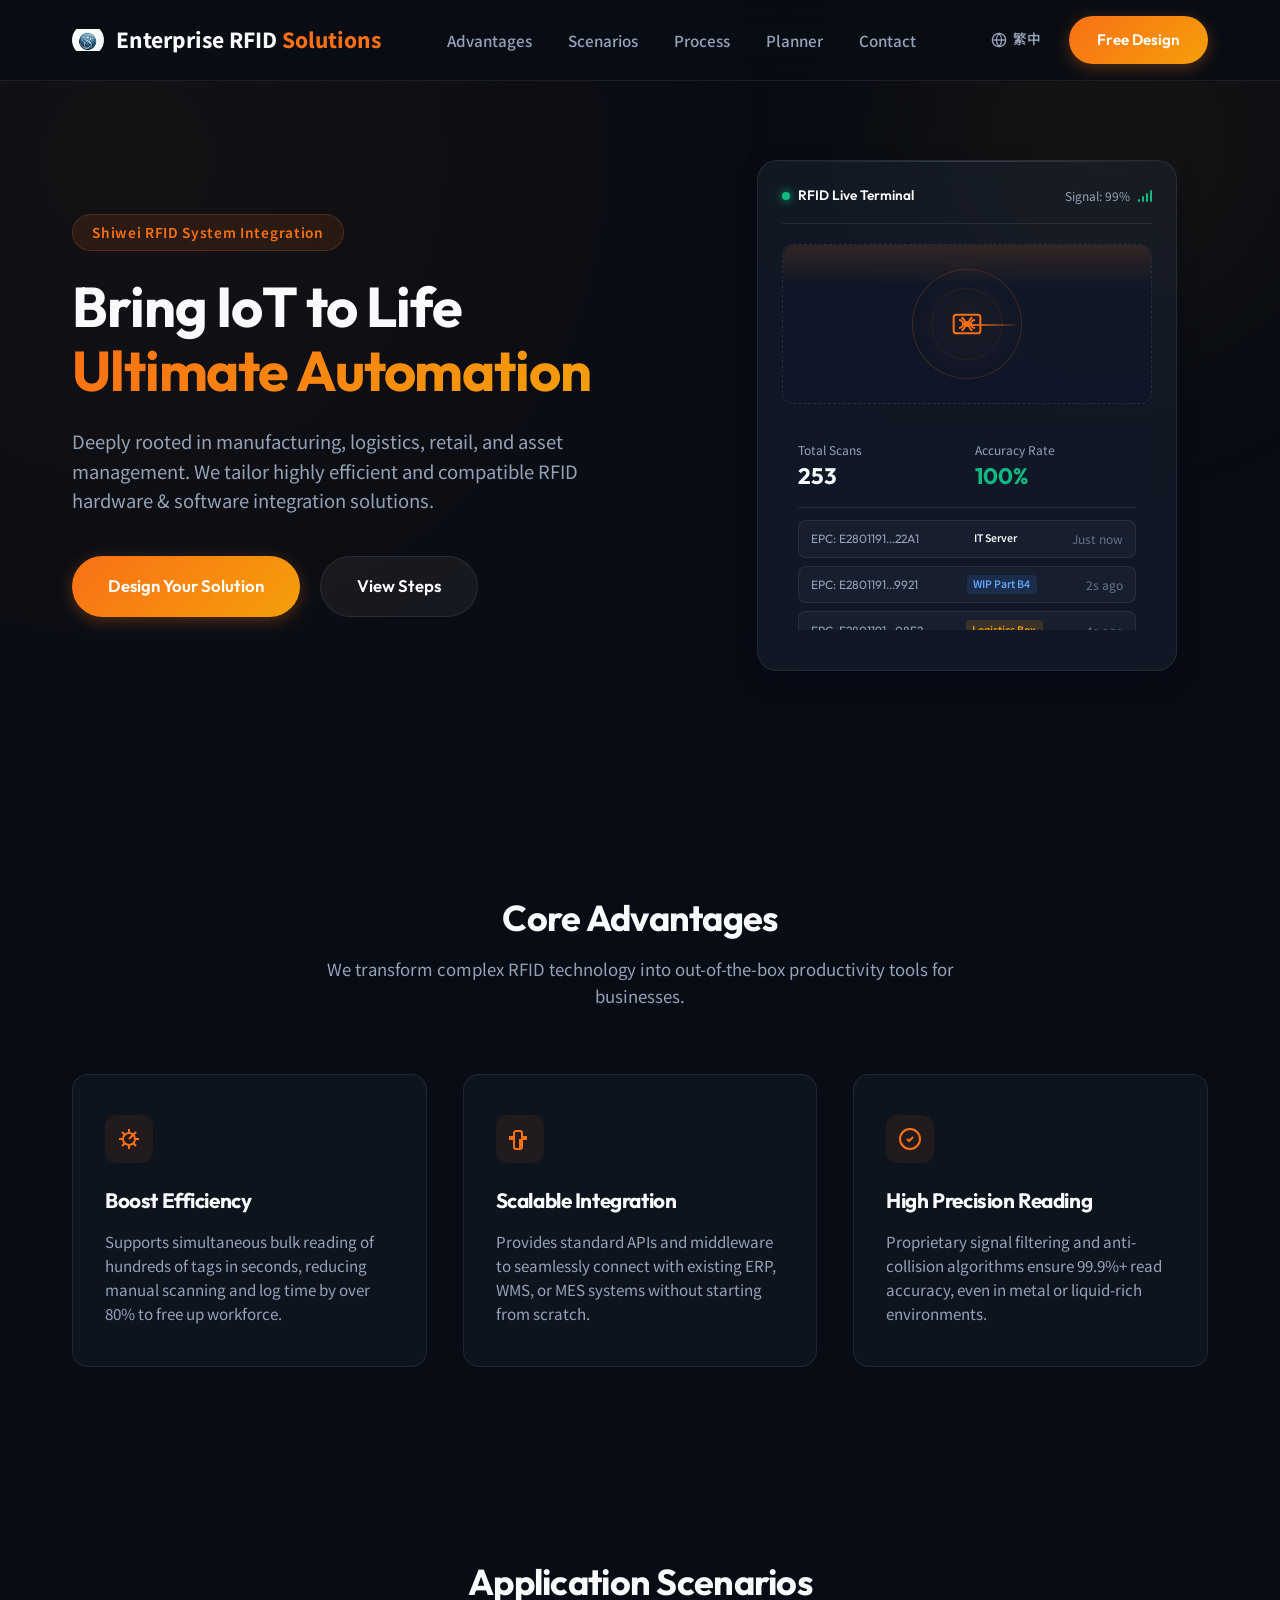
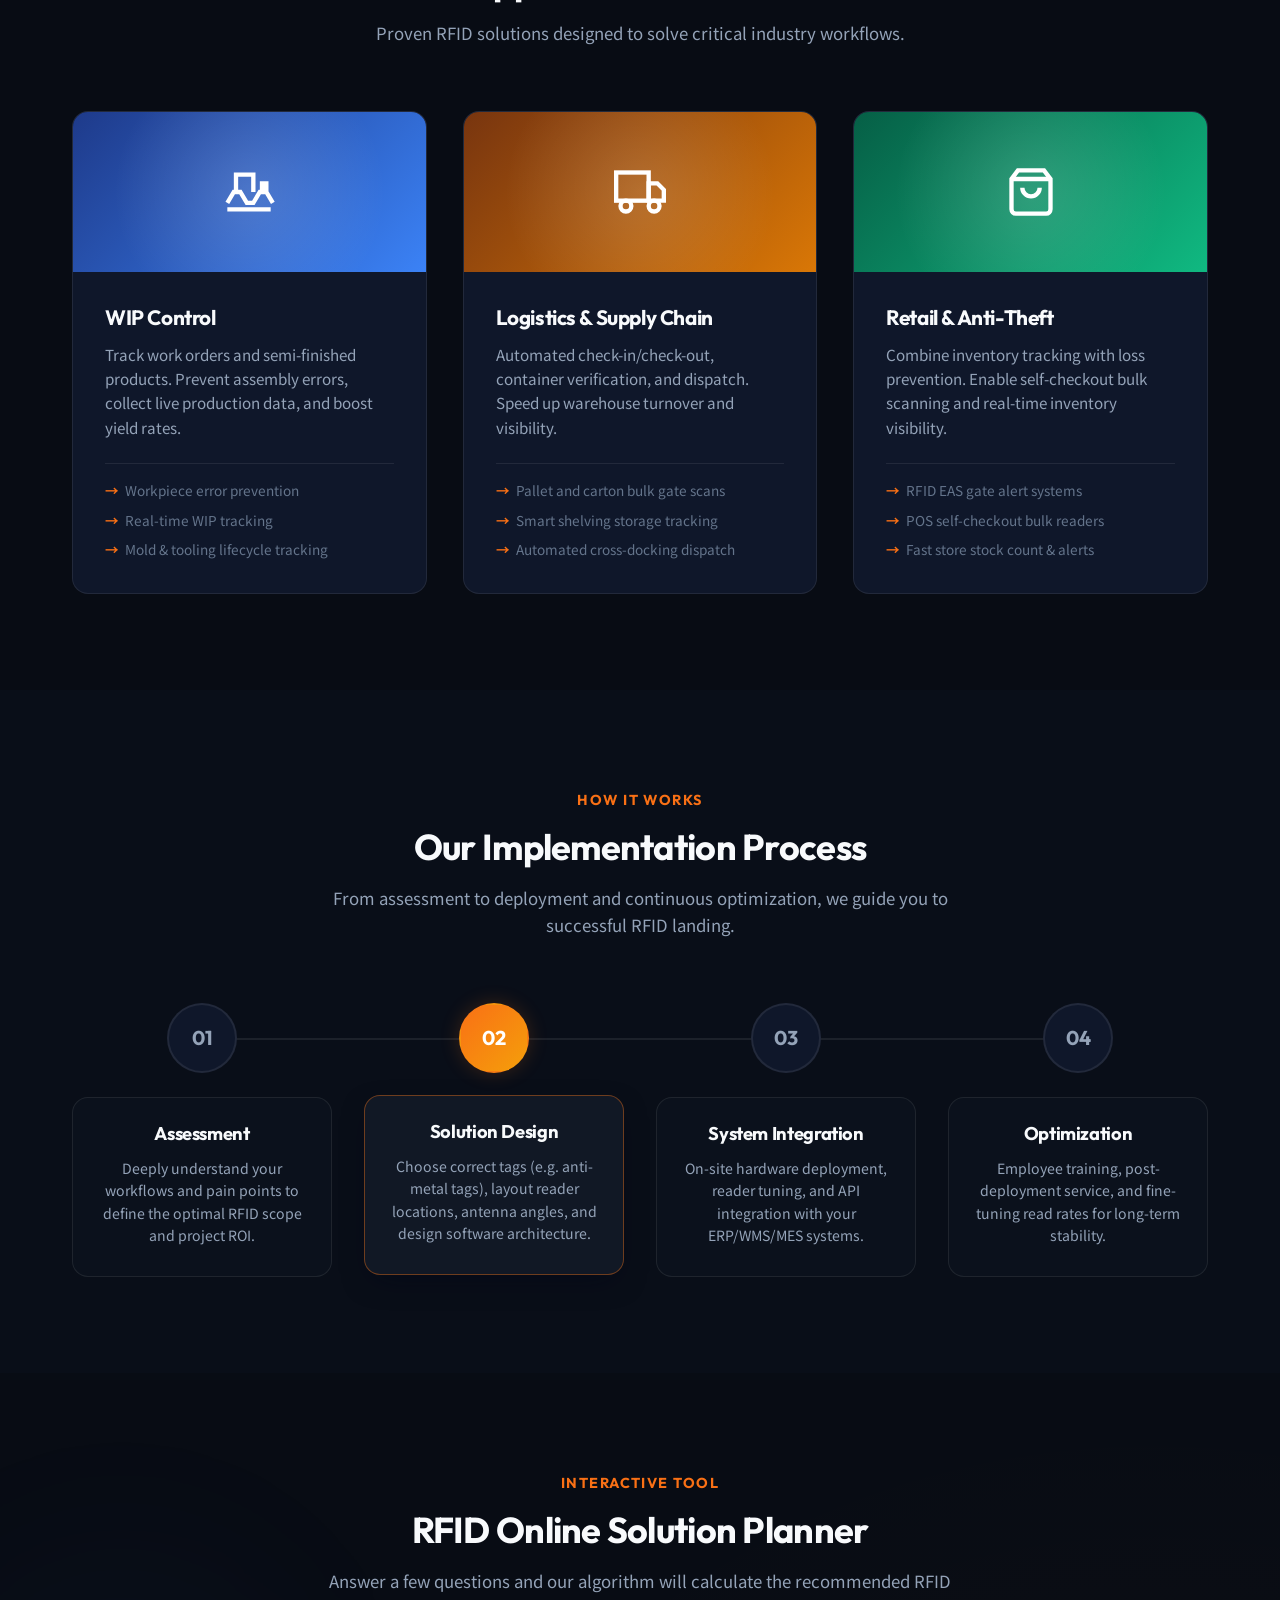
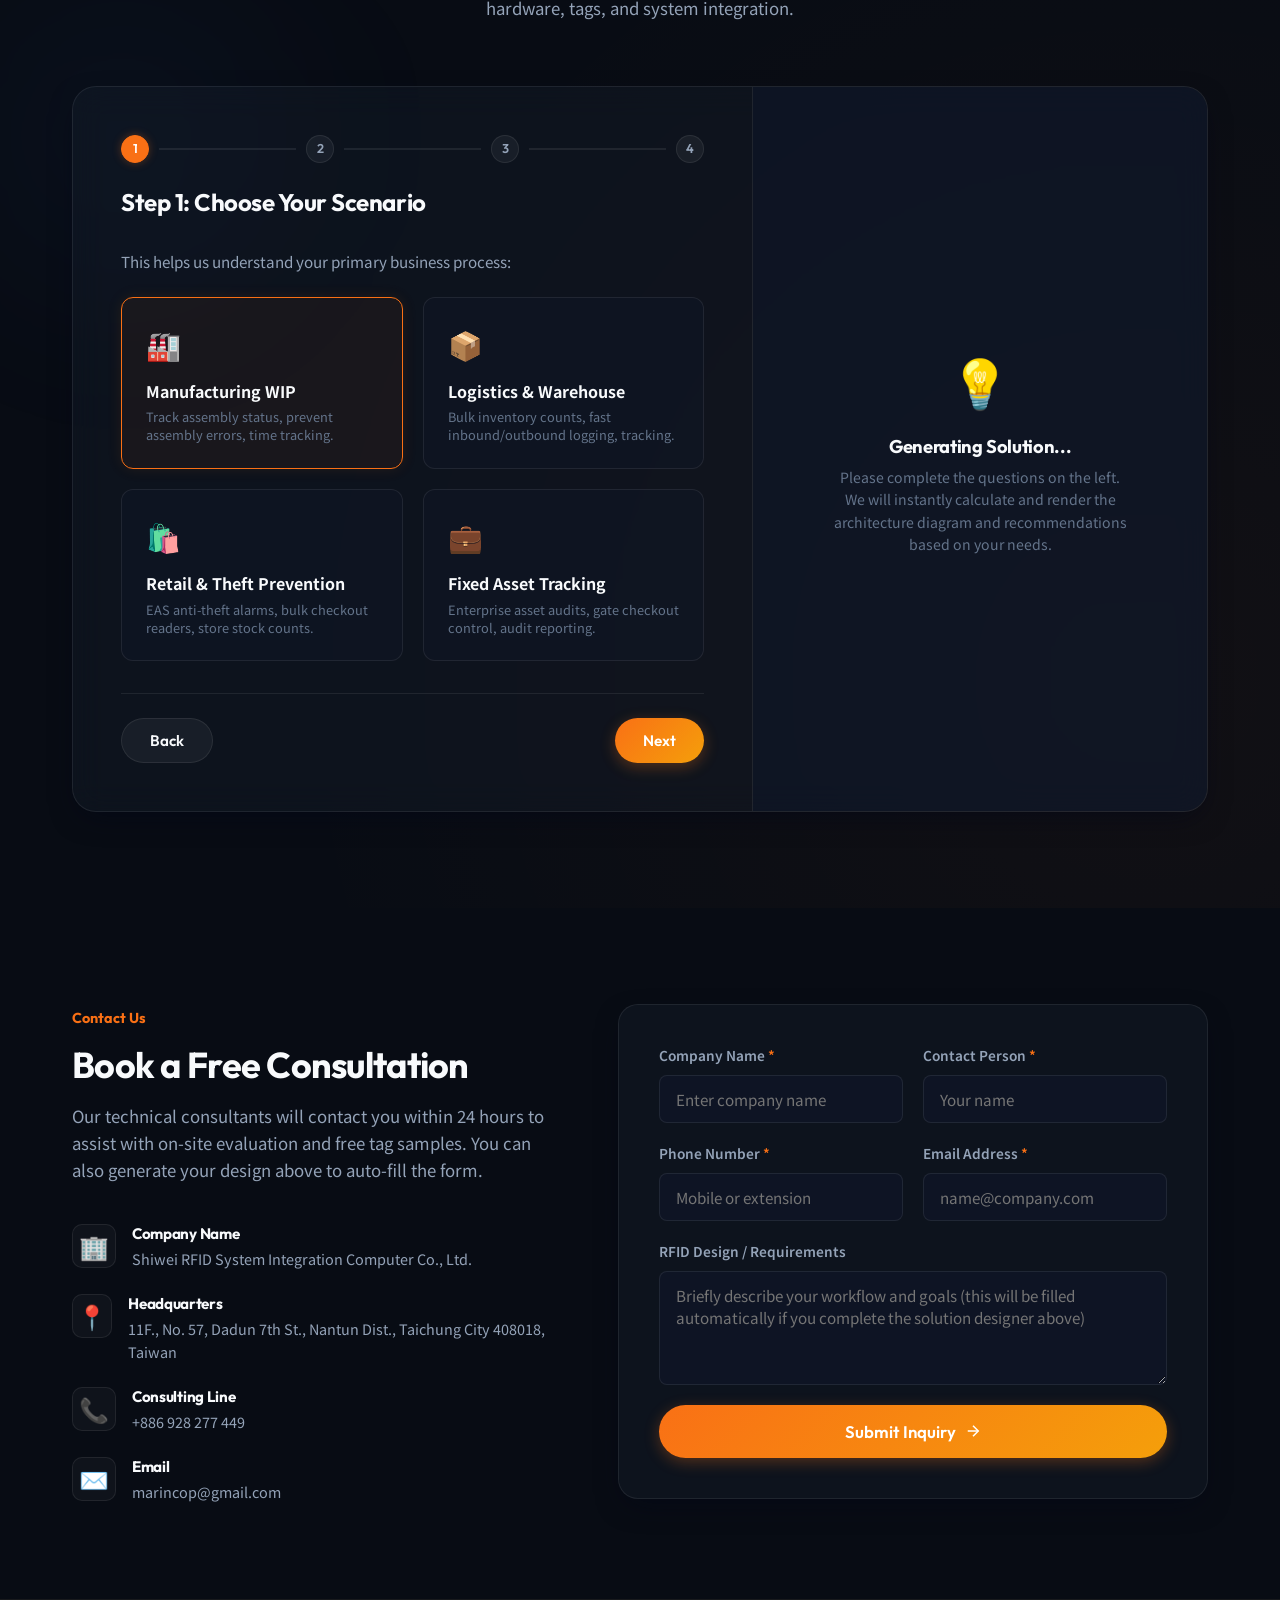
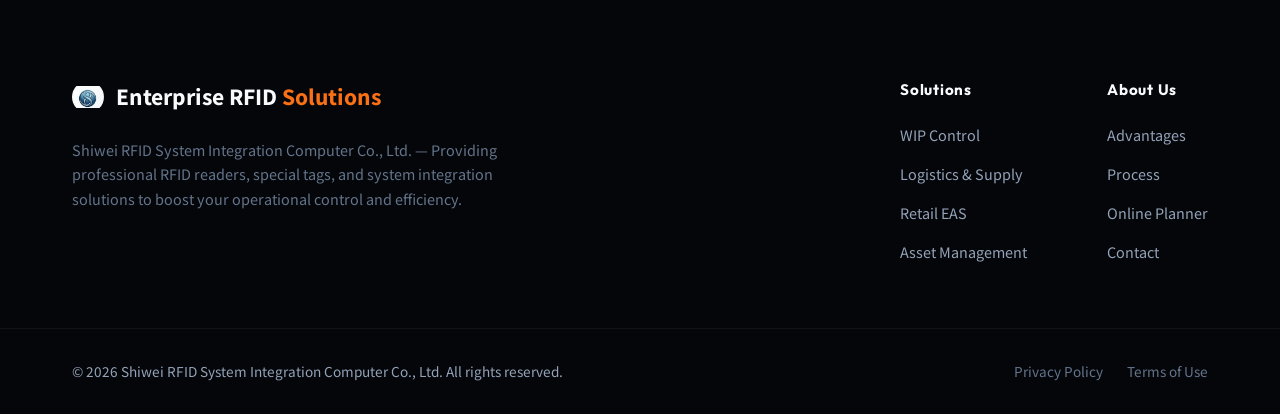
==== commit 8caefc5d: "Add new company logo" ====
--- a/index_en.html
+++ b/index_en.html
@@ -21,7 +21,7 @@
     <header class="site-header" id="header">
         <div class="header-container">
             <a href="#" class="logo">
-                <span class="logo-badge">R</span>
+                <img src="logo.png" alt="Shiwei RFID Logo" class="logo-img">
                 <span class="logo-text">Enterprise RFID <span class="logo-highlight">Solutions</span></span>
             </a>
             
@@ -627,7 +627,7 @@
         <div class="container footer-container">
             <div class="footer-brand">
                 <a href="#" class="logo footer-logo">
-                    <span class="logo-badge">R</span>
+                    <img src="logo.png" alt="Shiwei RFID Logo" class="logo-img">
                     <span class="logo-text">Enterprise RFID <span class="logo-highlight">Solutions</span></span>
                 </a>
                 <p class="footer-slogan">Shiwei RFID System Integration Computer Co., Ltd. — Providing professional RFID readers, special tags, and system integration solutions to boost your operational control and efficiency.</p>
--- a/style.css
+++ b/style.css
@@ -198,6 +198,13 @@
     font-weight: 800;
     font-size: 1.1rem;
     box-shadow: var(--shadow-glow);
+}
+
+.logo-img {
+    width: 32px;
+    height: 32px;
+    object-fit: contain;
+    border-radius: 50%;
 }
 
 .logo-highlight {
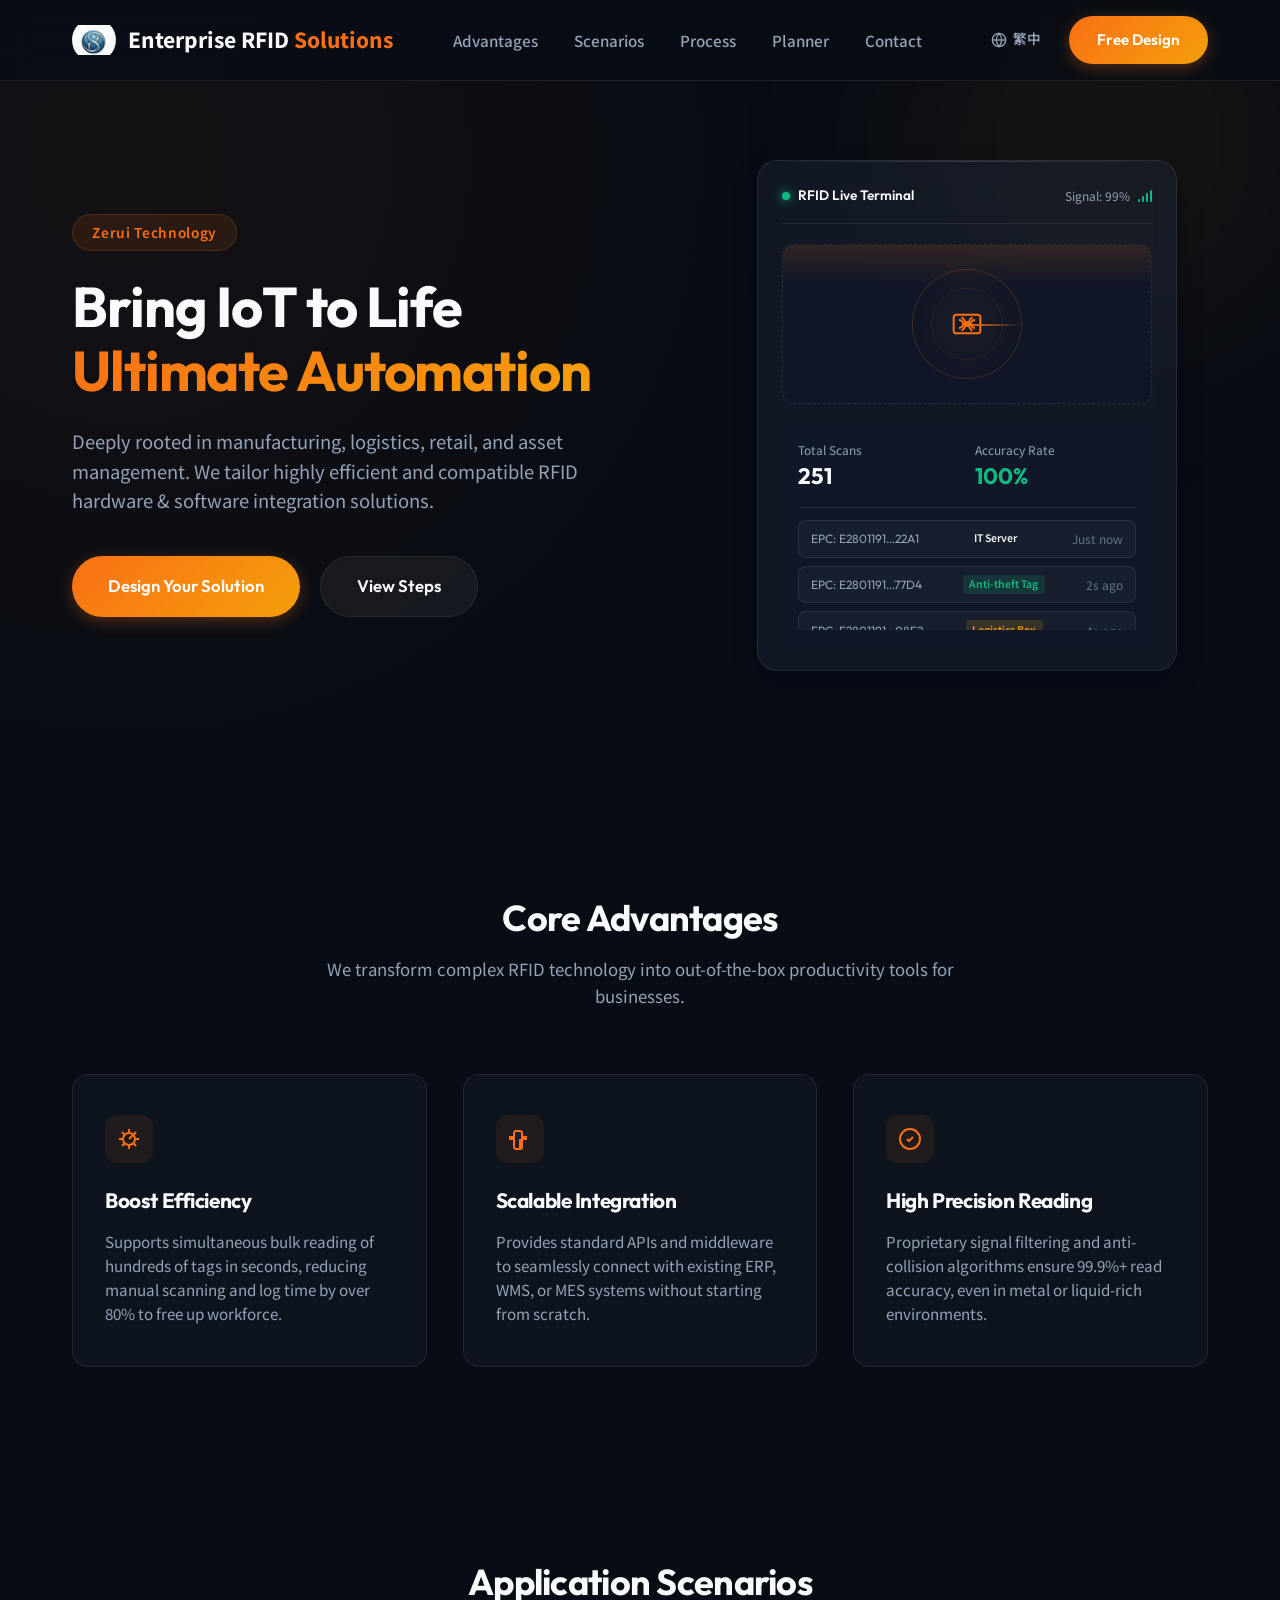
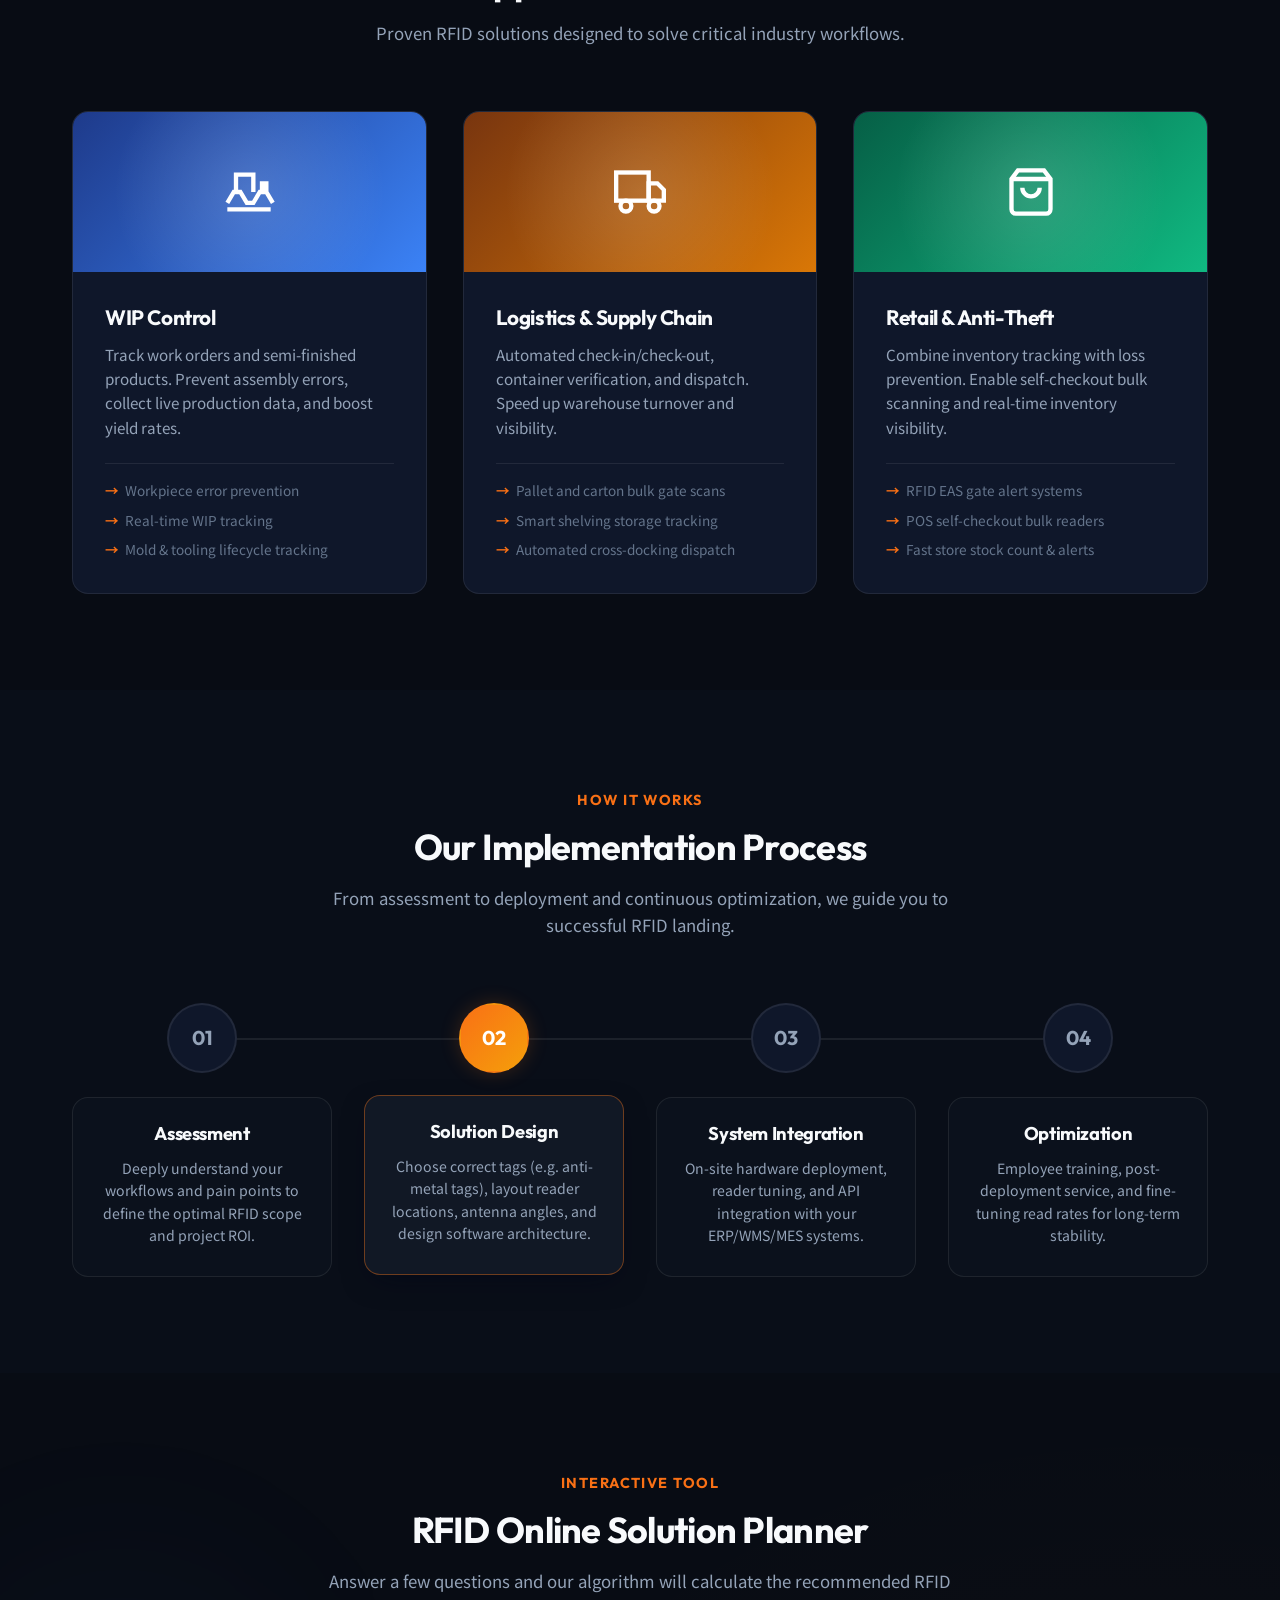
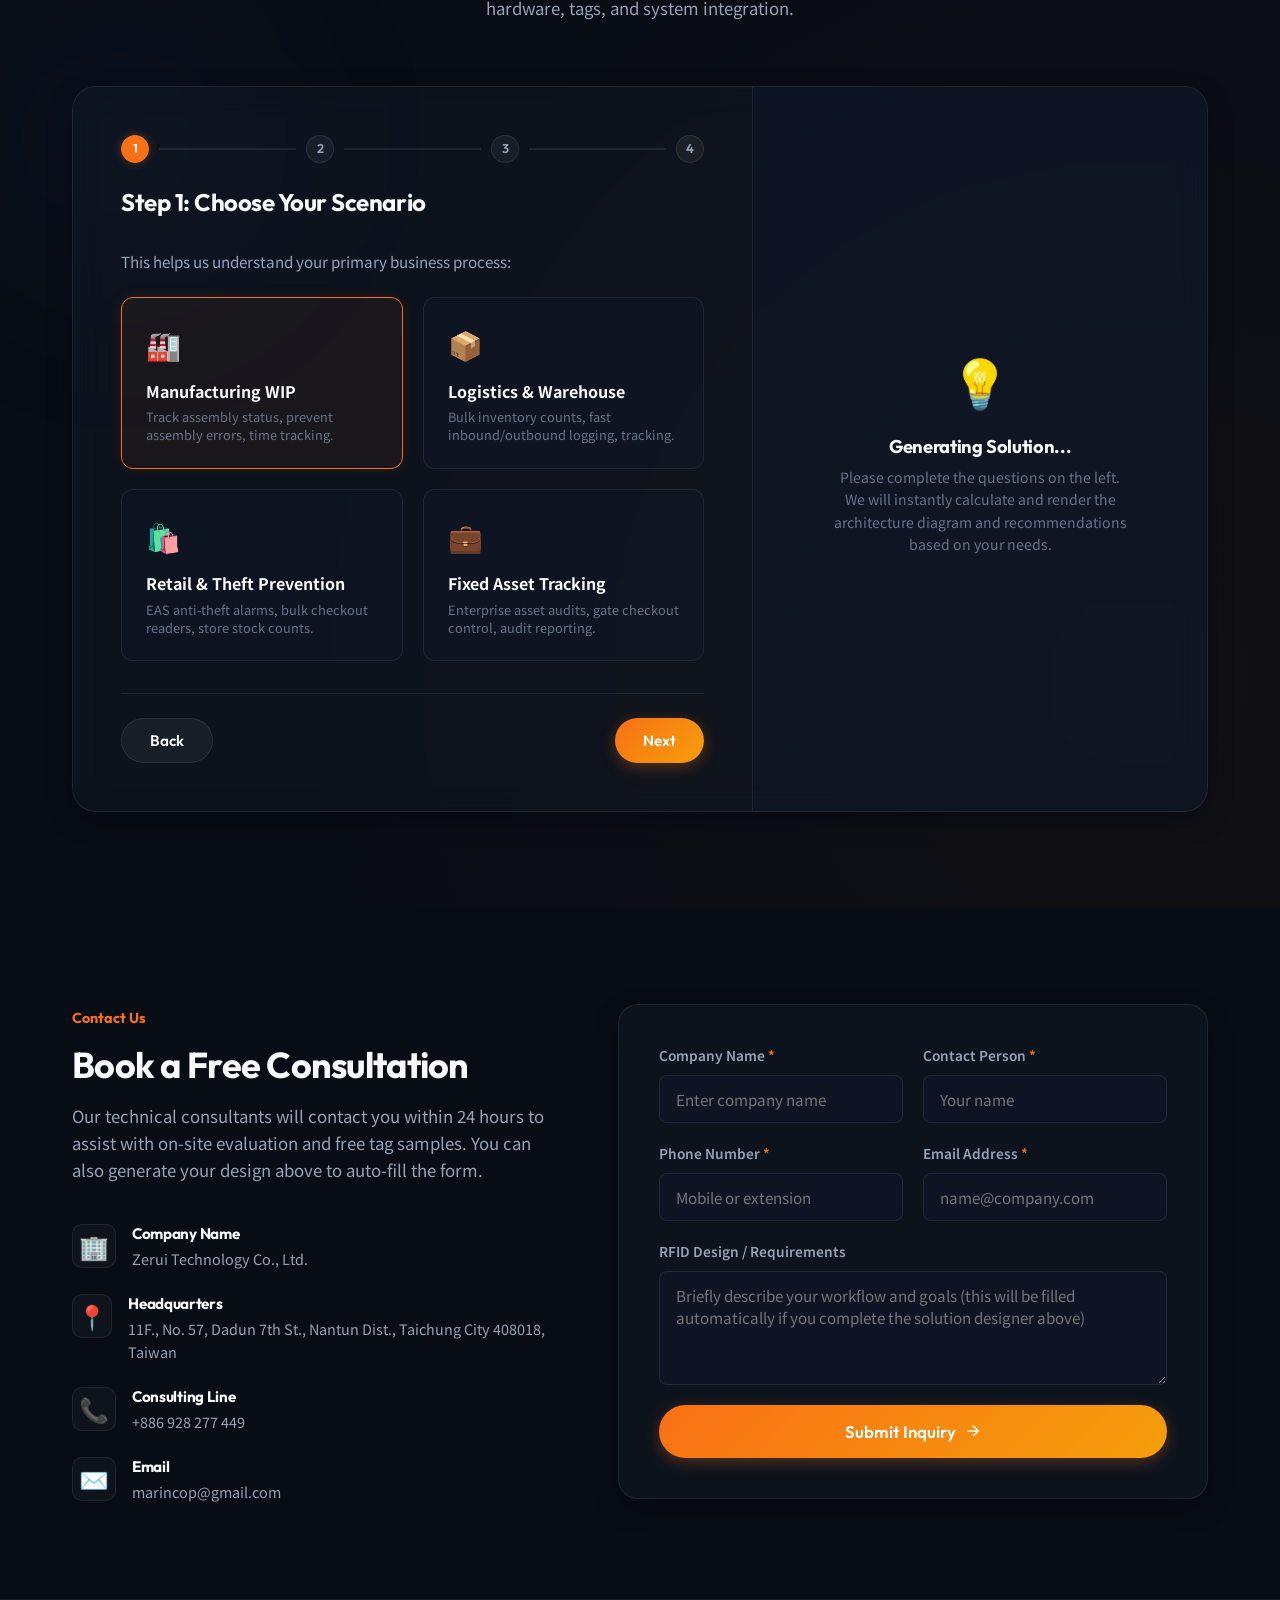
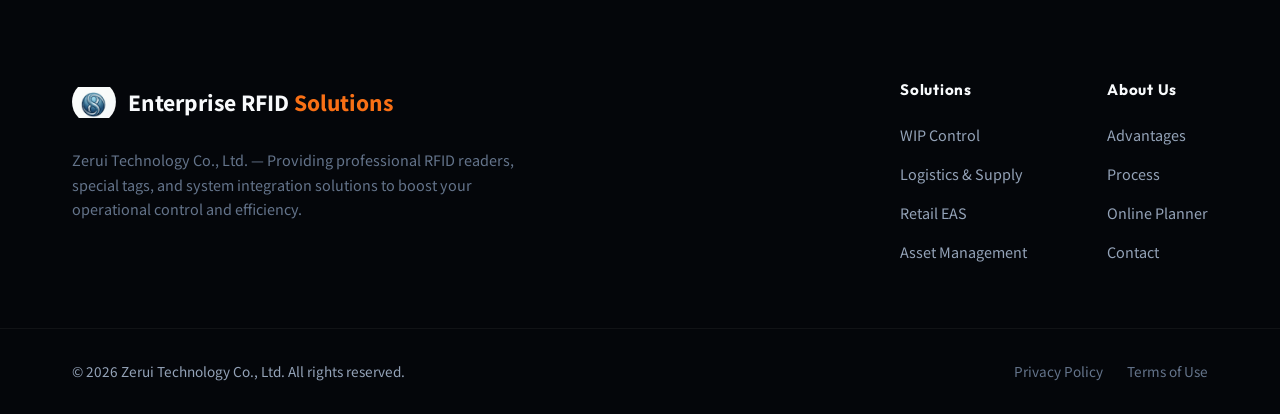
==== commit 8100634d: "Change company name to Zeri/Zerui Technology" ====
--- a/index_en.html
+++ b/index_en.html
@@ -3,9 +3,9 @@
 <head>
     <meta charset="UTF-8">
     <meta name="viewport" content="width=device-width, initial-scale=1.0">
-    <title>Shiwei RFID System Integration | Custom Enterprise RFID Solutions</title>
-    <meta name="description" content="Shiwei RFID System Integration Computer Co., Ltd. specializes in WIP control, logistics supply chain, retail anti-theft, and asset management. We provide professional RFID tag selection, reader installation, and ERP/WMS/MES system integration.">
-    <meta name="keywords" content="Shiwei RFID, RFID System Integration, RFID Solutions, WIP Tracking, Logistics Supply Chain, Retail EAS, RFID Tags, RFID Readers">
+    <title>Zerui Technology | Custom Enterprise RFID Solutions</title>
+    <meta name="description" content="Zerui Technology Co., Ltd. specializes in WIP control, logistics supply chain, retail anti-theft, and asset management. We provide professional RFID tag selection, reader installation, and ERP/WMS/MES system integration.">
+    <meta name="keywords" content="Zerui Technology, RFID System Integration, RFID Solutions, WIP Tracking, Logistics Supply Chain, Retail EAS, RFID Tags, RFID Readers">
     
     <!-- Google Fonts: Outfit (English headings) & Noto Sans TC (Traditional Chinese body/headings) -->
     <link rel="preconnect" href="https://fonts.googleapis.com">
@@ -21,7 +21,7 @@
     <header class="site-header" id="header">
         <div class="header-container">
             <a href="#" class="logo">
-                <img src="logo.png" alt="Shiwei RFID Logo" class="logo-img">
+                <img src="logo.png" alt="Zerui RFID Logo" class="logo-img">
                 <span class="logo-text">Enterprise RFID <span class="logo-highlight">Solutions</span></span>
             </a>
             
@@ -58,7 +58,7 @@
             <div class="hero-bg-glow"></div>
             <div class="container hero-container">
                 <div class="hero-content">
-                    <div class="hero-badge">Shiwei RFID System Integration</div>
+                    <div class="hero-badge">Zerui Technology</div>
                     <h1 class="hero-title">
                         Bring IoT to Life<br>
                         <span class="gradient-text">Ultimate Automation</span>
@@ -483,7 +483,7 @@
                                         <div class="option-content">
                                             <span class="option-icon">📱</span>
                                             <span class="option-label">None / Standalone</span>
-                                            <span class="option-sub">Use Shiwei's turnkey standalone web & mobile software suite.</span>
+                                            <span class="option-sub">Use Zerui's turnkey standalone web & mobile software suite.</span>
                                         </div>
                                     </label>
                                 </div>
@@ -553,7 +553,7 @@
                             <span class="detail-icon">🏢</span>
                             <div>
                                 <h5>Company Name</h5>
-                                <p>Shiwei RFID System Integration Computer Co., Ltd.</p>
+                                <p>Zerui Technology Co., Ltd.</p>
                             </div>
                         </div>
                         <div class="detail-item">
@@ -627,10 +627,10 @@
         <div class="container footer-container">
             <div class="footer-brand">
                 <a href="#" class="logo footer-logo">
-                    <img src="logo.png" alt="Shiwei RFID Logo" class="logo-img">
+                    <img src="logo.png" alt="Zerui RFID Logo" class="logo-img">
                     <span class="logo-text">Enterprise RFID <span class="logo-highlight">Solutions</span></span>
                 </a>
-                <p class="footer-slogan">Shiwei RFID System Integration Computer Co., Ltd. — Providing professional RFID readers, special tags, and system integration solutions to boost your operational control and efficiency.</p>
+                <p class="footer-slogan">Zerui Technology Co., Ltd. — Providing professional RFID readers, special tags, and system integration solutions to boost your operational control and efficiency.</p>
             </div>
             
             <div class="footer-links-group">
@@ -653,7 +653,7 @@
         </div>
         <div class="footer-bottom">
             <div class="container footer-bottom-container">
-                <p>&copy; 2026 Shiwei RFID System Integration Computer Co., Ltd. All rights reserved.</p>
+                <p>&copy; 2026 Zerui Technology Co., Ltd. All rights reserved.</p>
                 <div class="footer-legal">
                     <a href="#">Privacy Policy</a>
                     <a href="#">Terms of Use</a>
--- a/style.css
+++ b/style.css
@@ -201,8 +201,8 @@
 }
 
 .logo-img {
-    width: 32px;
-    height: 32px;
+    width: 44px;
+    height: 44px;
     object-fit: contain;
     border-radius: 50%;
 }
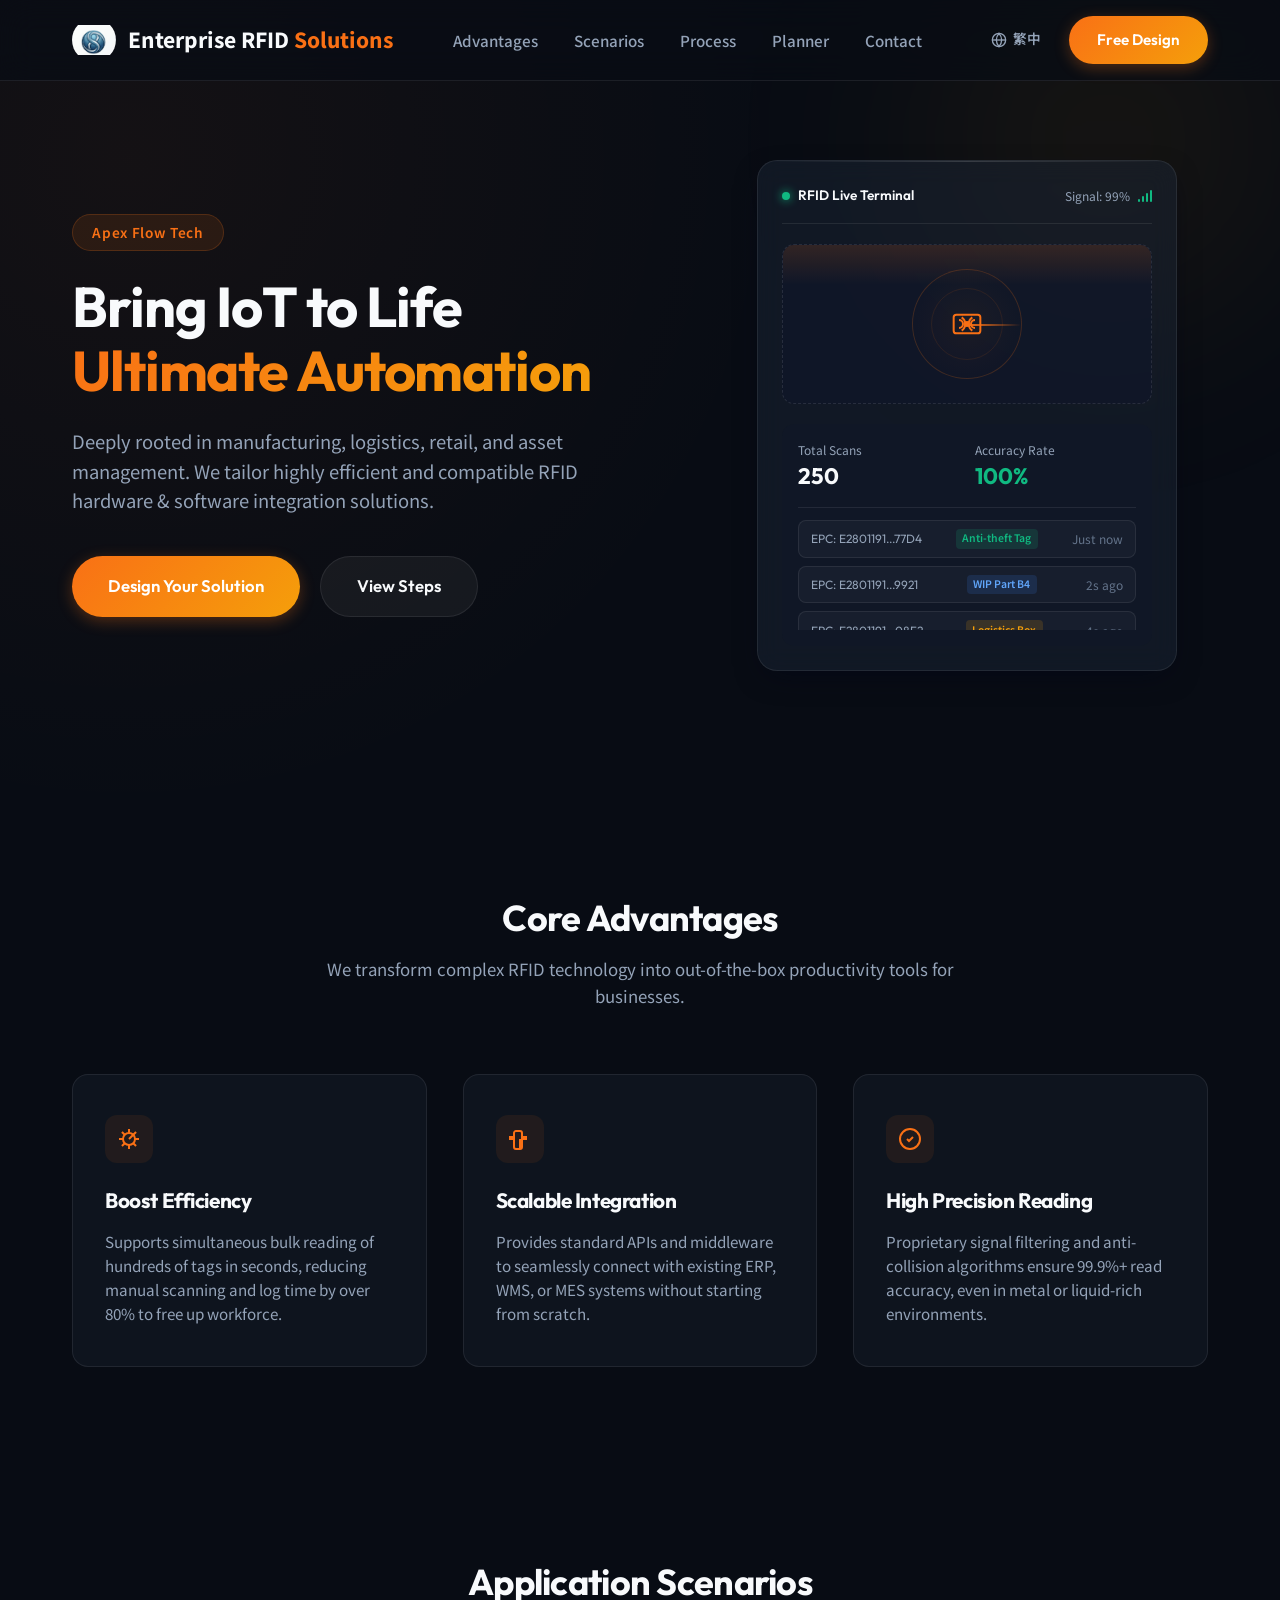
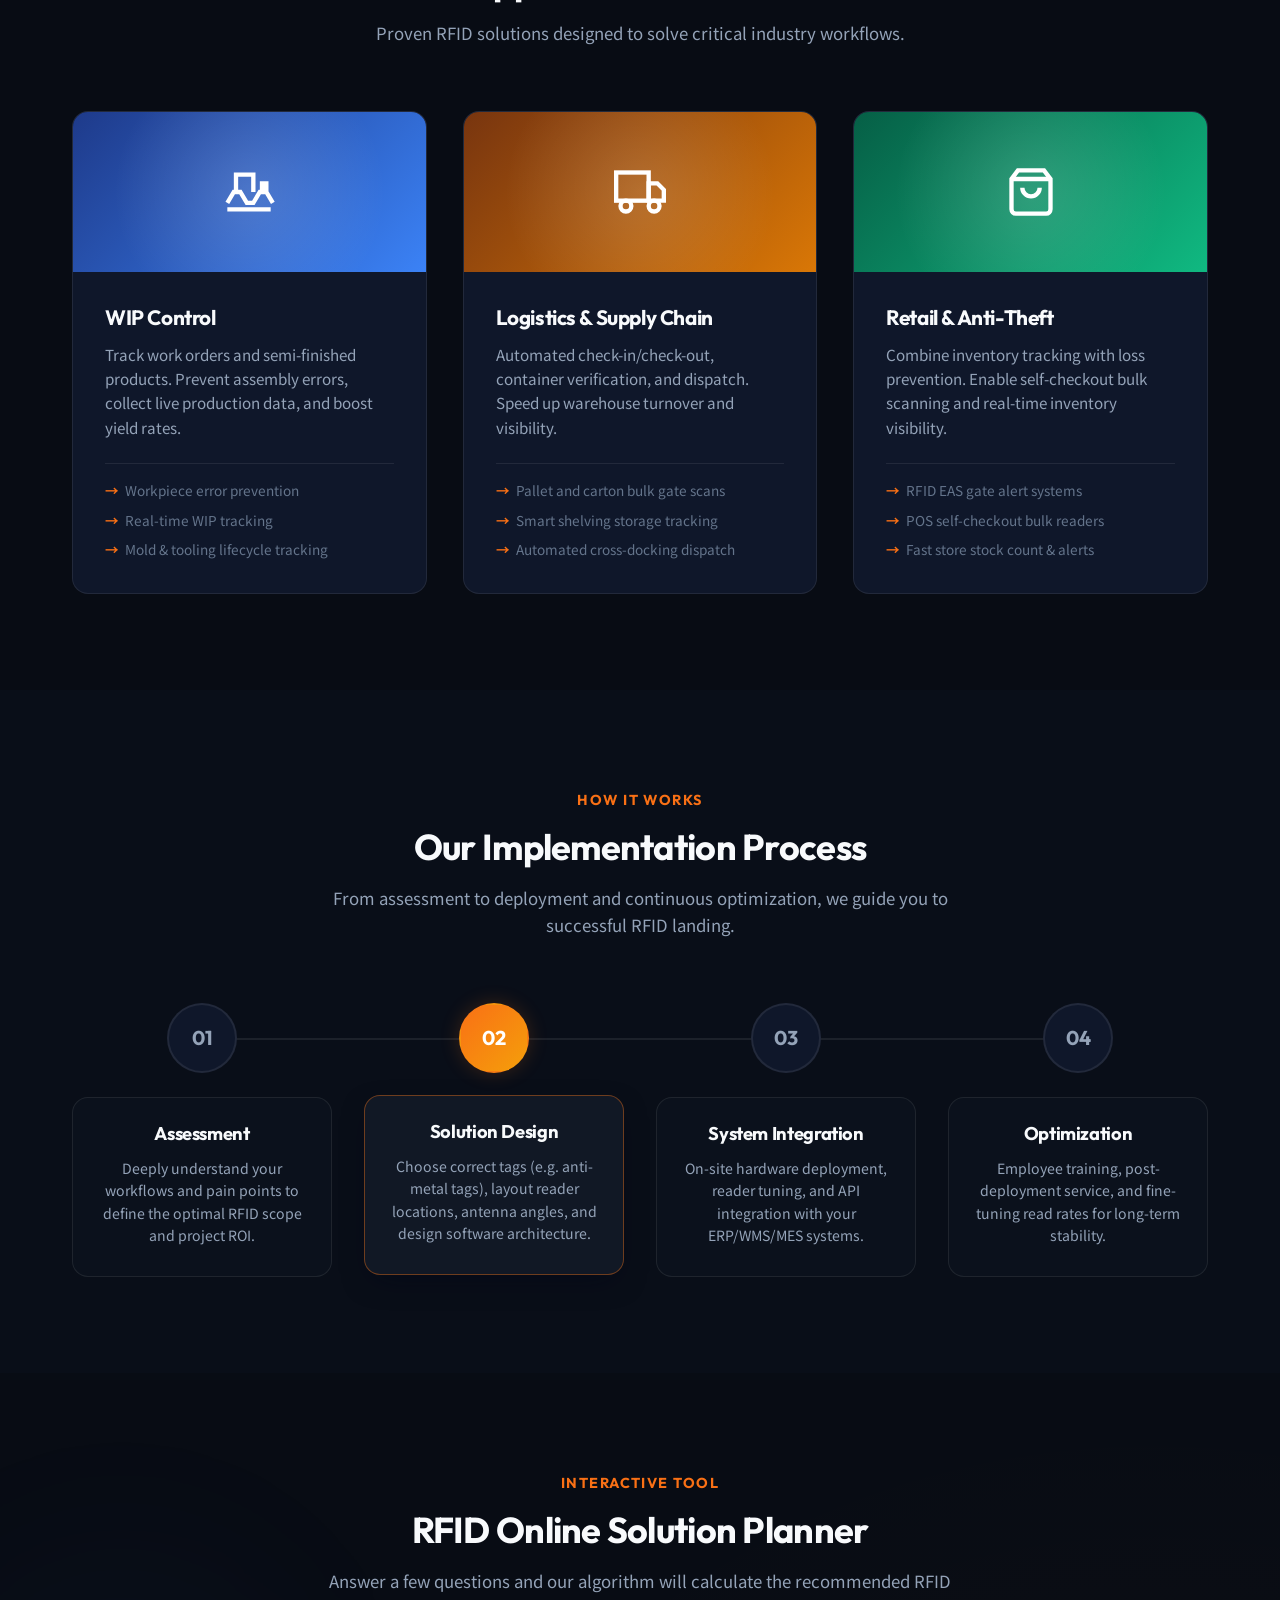
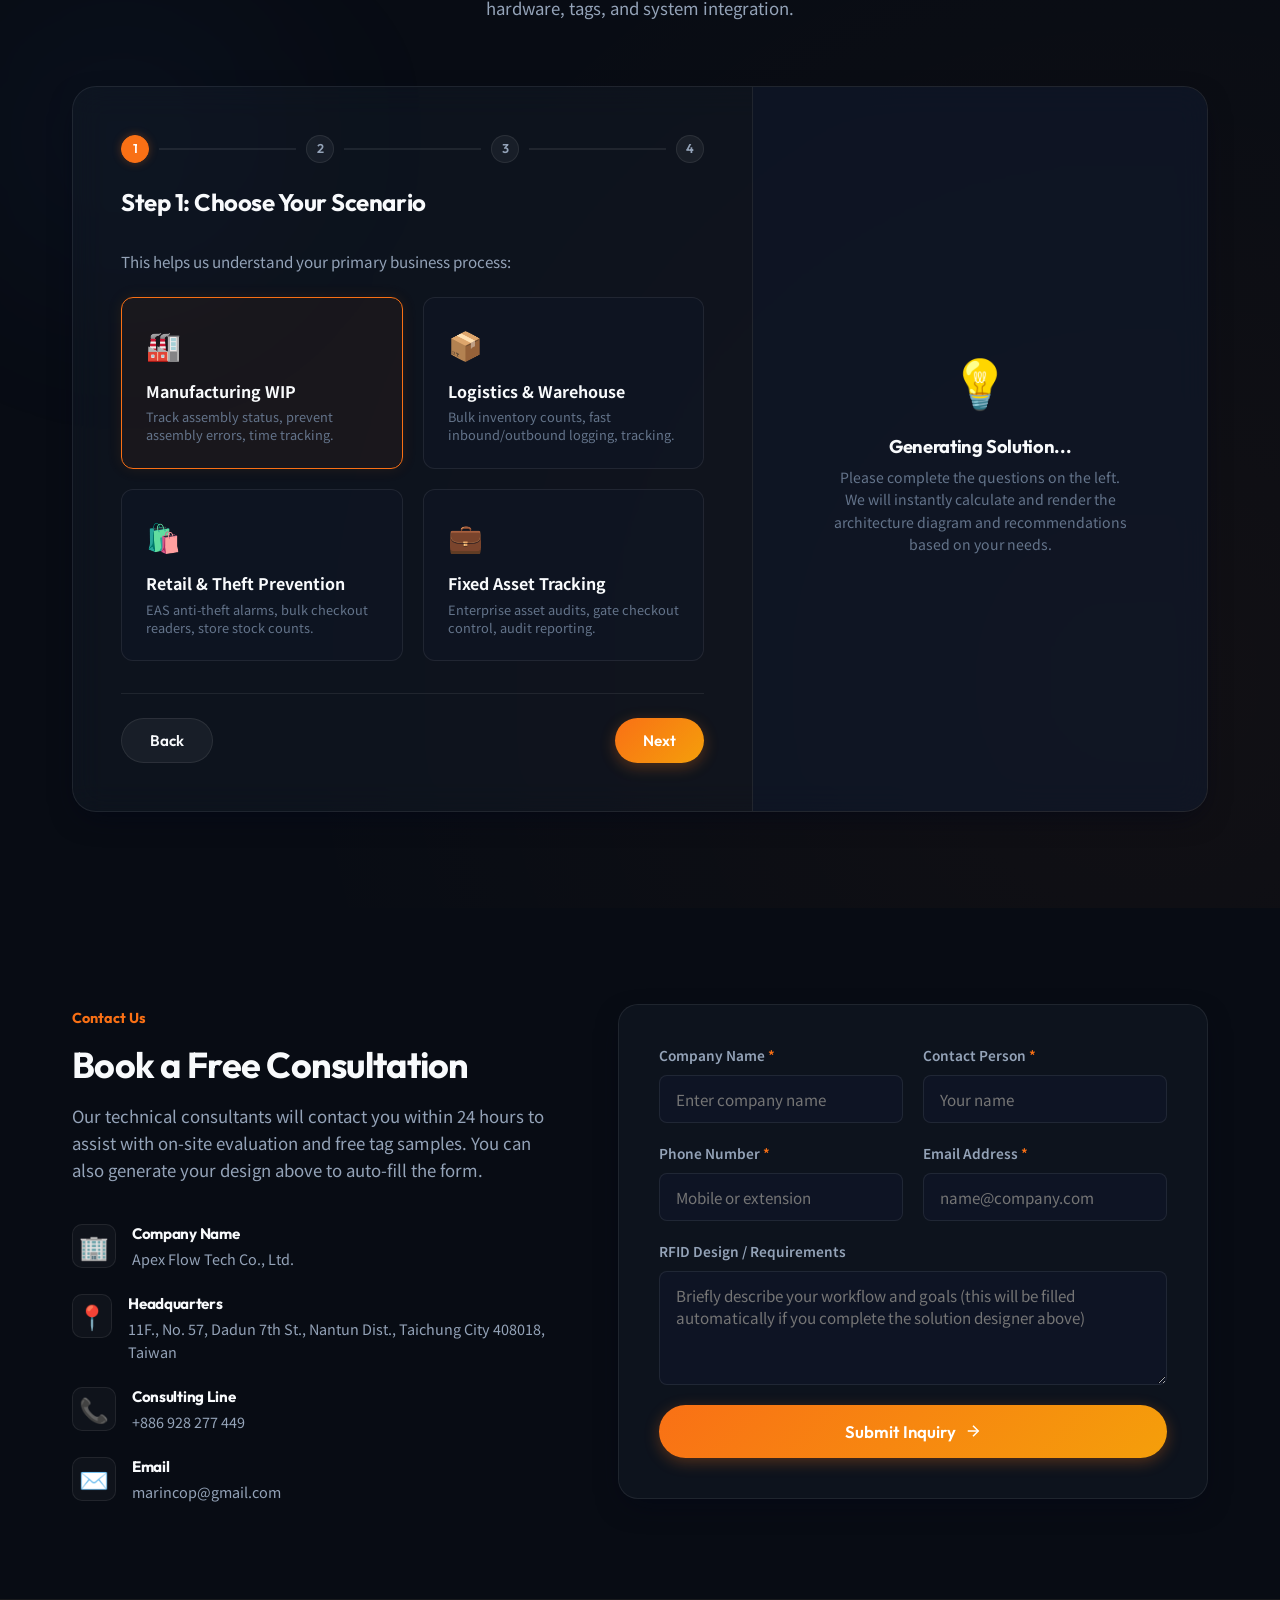
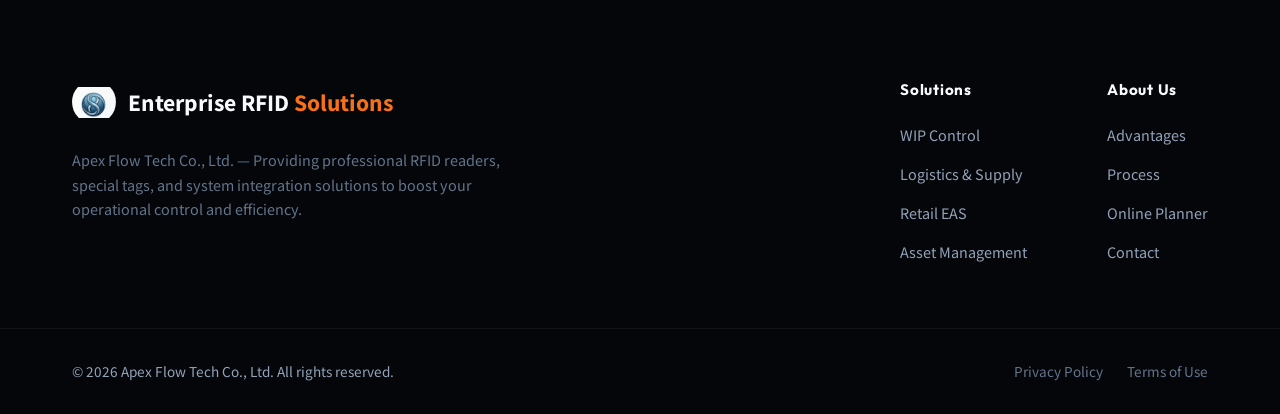
==== commit e2cbb522: "Change English company name to Apex Flow Tech" ====
--- a/index_en.html
+++ b/index_en.html
@@ -3,9 +3,9 @@
 <head>
     <meta charset="UTF-8">
     <meta name="viewport" content="width=device-width, initial-scale=1.0">
-    <title>Zerui Technology | Custom Enterprise RFID Solutions</title>
-    <meta name="description" content="Zerui Technology Co., Ltd. specializes in WIP control, logistics supply chain, retail anti-theft, and asset management. We provide professional RFID tag selection, reader installation, and ERP/WMS/MES system integration.">
-    <meta name="keywords" content="Zerui Technology, RFID System Integration, RFID Solutions, WIP Tracking, Logistics Supply Chain, Retail EAS, RFID Tags, RFID Readers">
+    <title>Apex Flow Tech | Custom Enterprise RFID Solutions</title>
+    <meta name="description" content="Apex Flow Tech Co., Ltd. specializes in WIP control, logistics supply chain, retail anti-theft, and asset management. We provide professional RFID tag selection, reader installation, and ERP/WMS/MES system integration.">
+    <meta name="keywords" content="Apex Flow Tech, RFID System Integration, RFID Solutions, WIP Tracking, Logistics Supply Chain, Retail EAS, RFID Tags, RFID Readers">
     
     <!-- Google Fonts: Outfit (English headings) & Noto Sans TC (Traditional Chinese body/headings) -->
     <link rel="preconnect" href="https://fonts.googleapis.com">
@@ -21,7 +21,7 @@
     <header class="site-header" id="header">
         <div class="header-container">
             <a href="#" class="logo">
-                <img src="logo.png" alt="Zerui RFID Logo" class="logo-img">
+                <img src="logo.png" alt="Apex Flow Tech Logo" class="logo-img">
                 <span class="logo-text">Enterprise RFID <span class="logo-highlight">Solutions</span></span>
             </a>
             
@@ -58,7 +58,7 @@
             <div class="hero-bg-glow"></div>
             <div class="container hero-container">
                 <div class="hero-content">
-                    <div class="hero-badge">Zerui Technology</div>
+                    <div class="hero-badge">Apex Flow Tech</div>
                     <h1 class="hero-title">
                         Bring IoT to Life<br>
                         <span class="gradient-text">Ultimate Automation</span>
@@ -483,7 +483,7 @@
                                         <div class="option-content">
                                             <span class="option-icon">📱</span>
                                             <span class="option-label">None / Standalone</span>
-                                            <span class="option-sub">Use Zerui's turnkey standalone web & mobile software suite.</span>
+                                            <span class="option-sub">Use Apex Flow Tech's turnkey standalone web & mobile software suite.</span>
                                         </div>
                                     </label>
                                 </div>
@@ -553,7 +553,7 @@
                             <span class="detail-icon">🏢</span>
                             <div>
                                 <h5>Company Name</h5>
-                                <p>Zerui Technology Co., Ltd.</p>
+                                <p>Apex Flow Tech Co., Ltd.</p>
                             </div>
                         </div>
                         <div class="detail-item">
@@ -627,10 +627,10 @@
         <div class="container footer-container">
             <div class="footer-brand">
                 <a href="#" class="logo footer-logo">
-                    <img src="logo.png" alt="Zerui RFID Logo" class="logo-img">
+                    <img src="logo.png" alt="Apex Flow Tech Logo" class="logo-img">
                     <span class="logo-text">Enterprise RFID <span class="logo-highlight">Solutions</span></span>
                 </a>
-                <p class="footer-slogan">Zerui Technology Co., Ltd. — Providing professional RFID readers, special tags, and system integration solutions to boost your operational control and efficiency.</p>
+                <p class="footer-slogan">Apex Flow Tech Co., Ltd. — Providing professional RFID readers, special tags, and system integration solutions to boost your operational control and efficiency.</p>
             </div>
             
             <div class="footer-links-group">
@@ -653,7 +653,7 @@
         </div>
         <div class="footer-bottom">
             <div class="container footer-bottom-container">
-                <p>&copy; 2026 Zerui Technology Co., Ltd. All rights reserved.</p>
+                <p>&copy; 2026 Apex Flow Tech Co., Ltd. All rights reserved.</p>
                 <div class="footer-legal">
                     <a href="#">Privacy Policy</a>
                     <a href="#">Terms of Use</a>
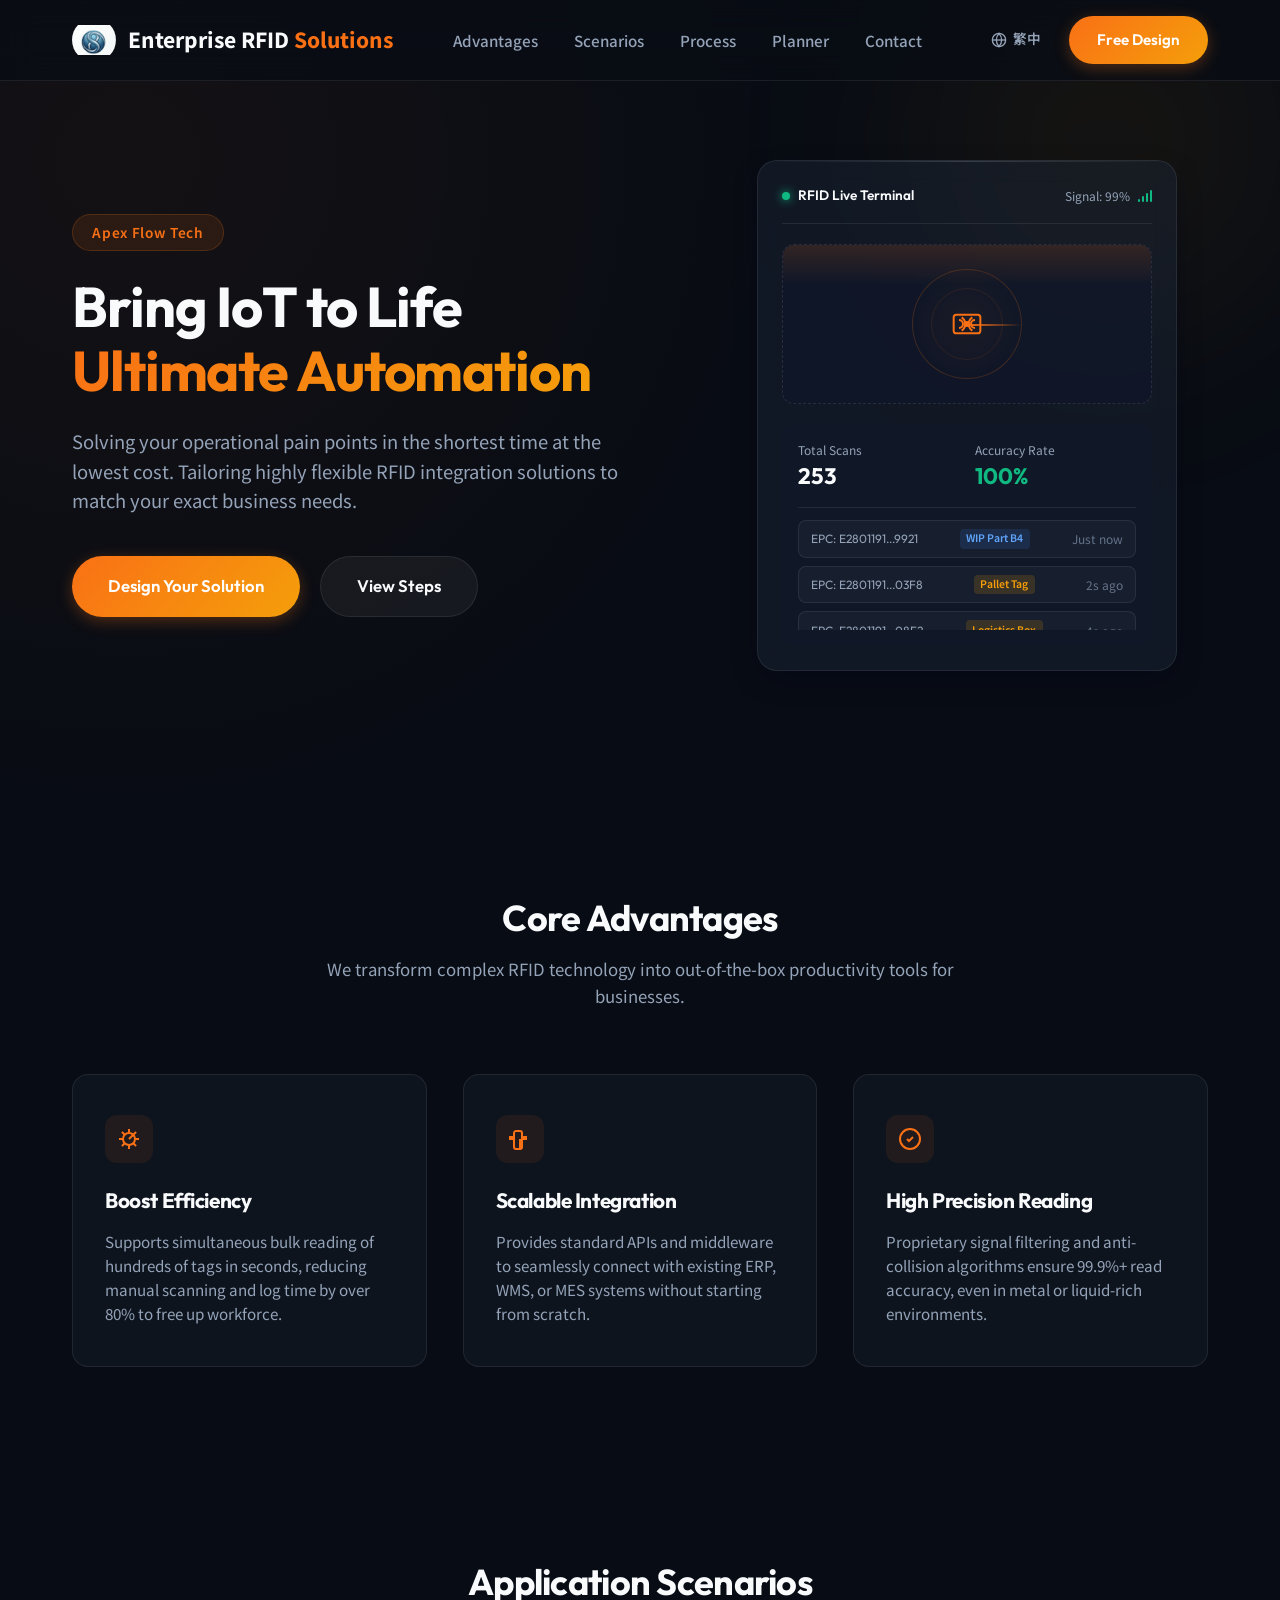
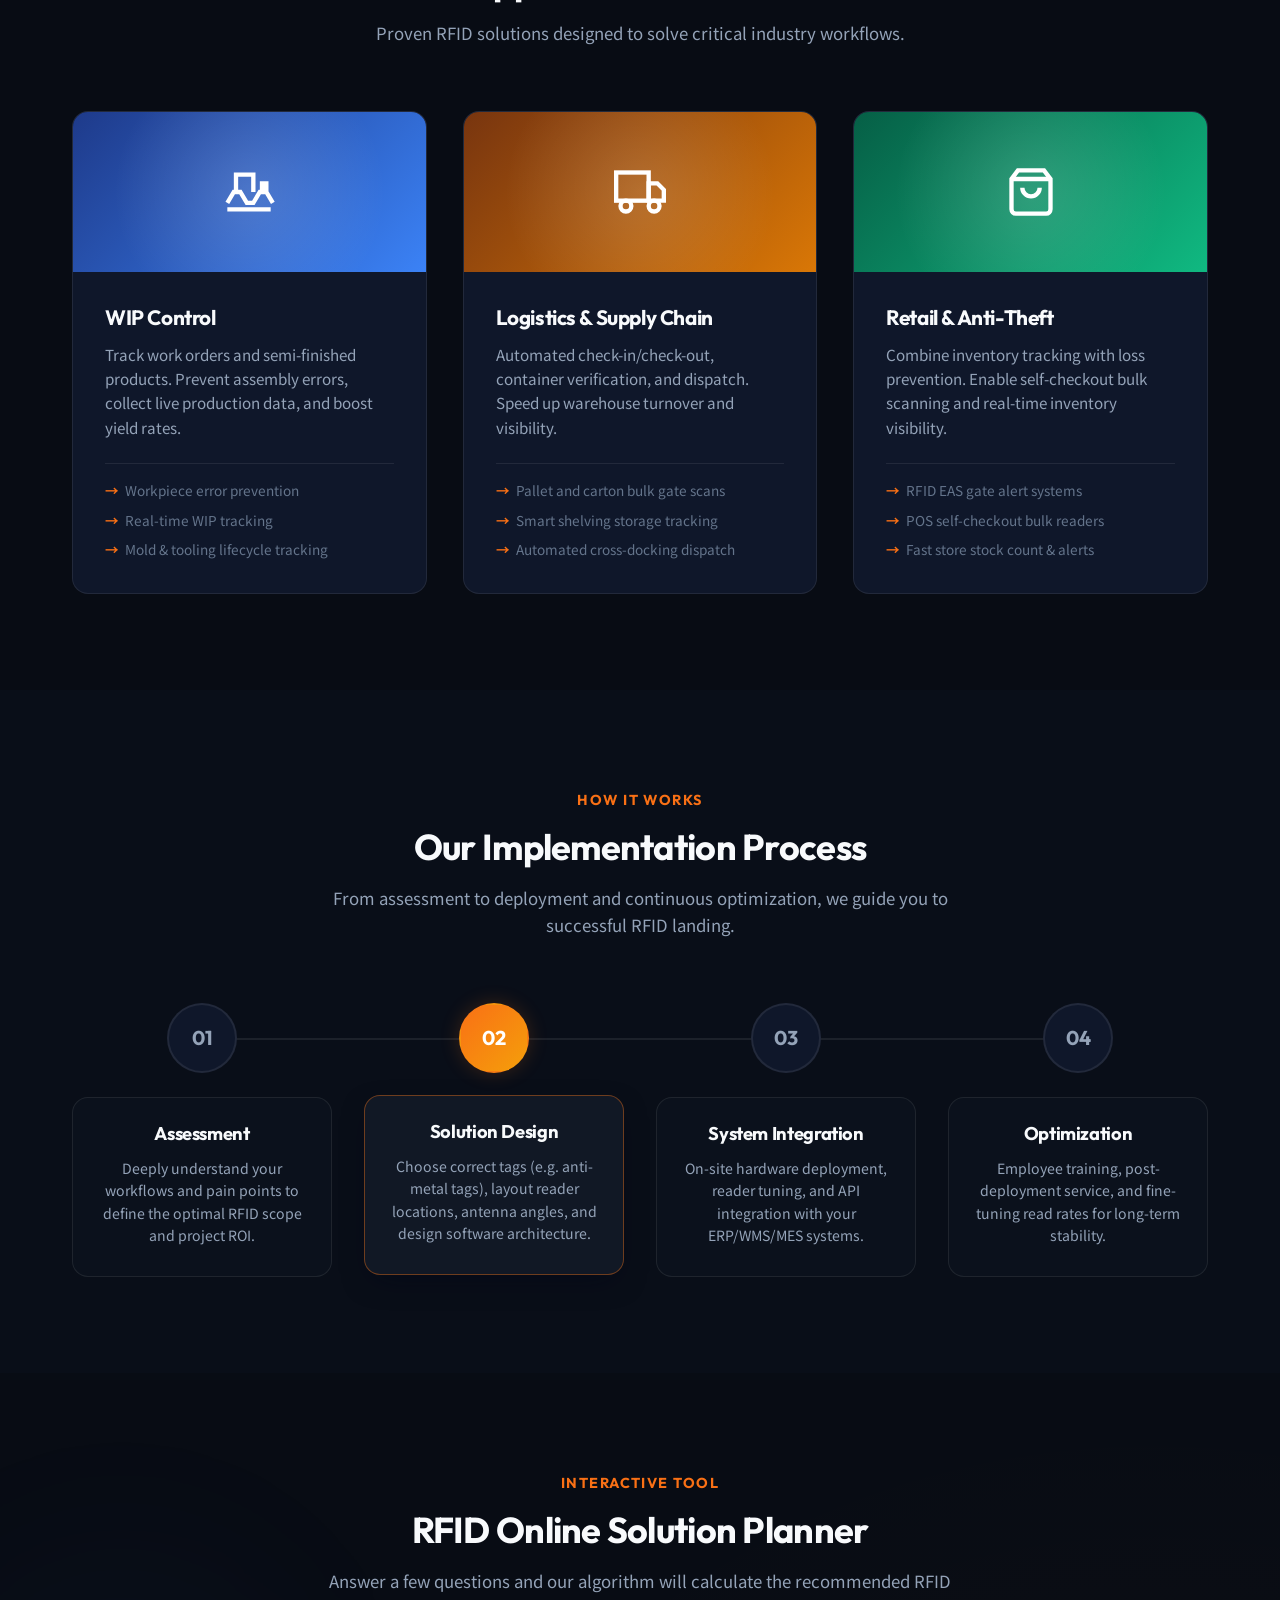
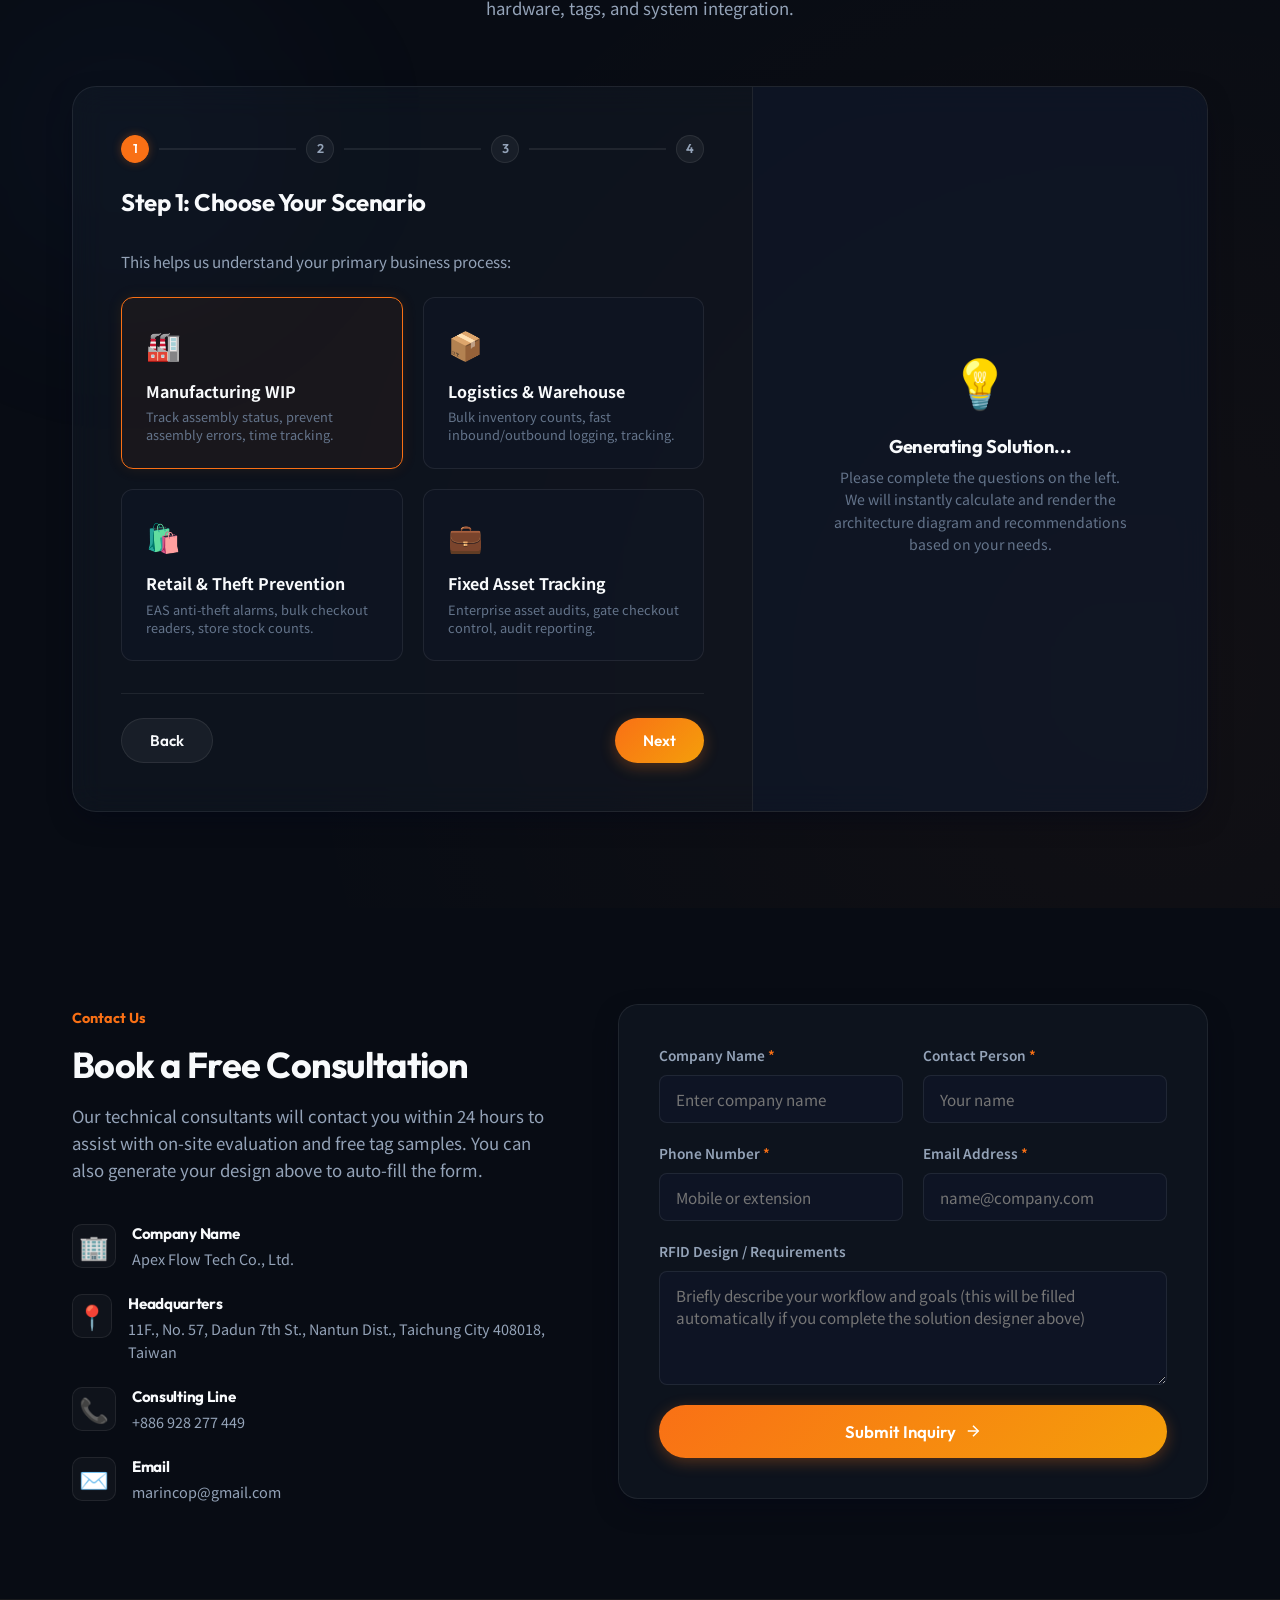
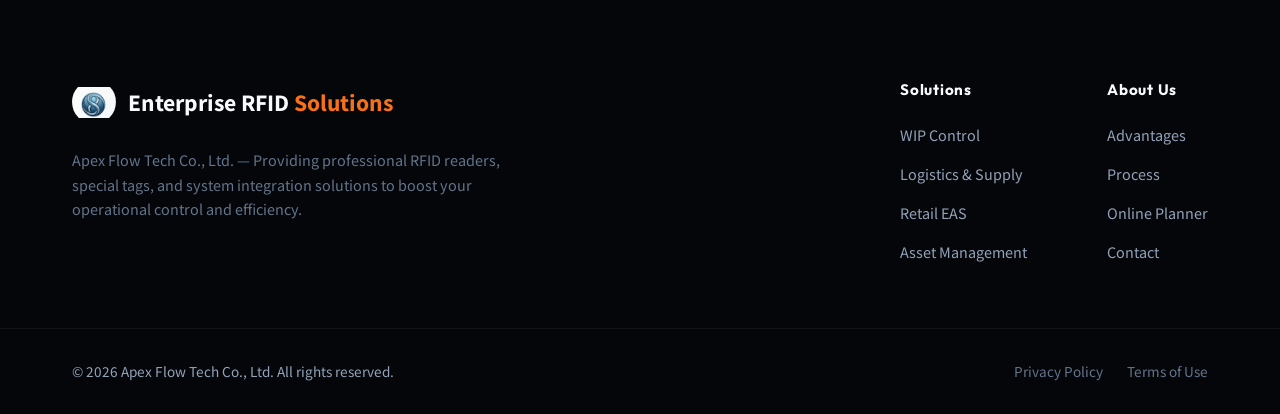
==== commit 7b7ac936: "Update hero subtitle with polished value proposition" ====
--- a/index_en.html
+++ b/index_en.html
@@ -64,7 +64,7 @@
                         <span class="gradient-text">Ultimate Automation</span>
                     </h1>
                     <p class="hero-subtitle">
-                        Deeply rooted in manufacturing, logistics, retail, and asset management. We tailor highly efficient and compatible RFID hardware & software integration solutions.
+                        Solving your operational pain points in the shortest time at the lowest cost. Tailoring highly flexible RFID integration solutions to match your exact business needs.
                     </p>
                     <div class="hero-cta">
                         <a href="#designer" class="btn btn-primary btn-lg">Design Your Solution</a>
--- a/style.css
+++ b/style.css
@@ -1,5 +1,5 @@
 /* 
-   企業RFID 整合解決方案 - Brand Style Sheet 
+   澤銳科技-企業RFID 整合解決方案 - Brand Style Sheet 
    Tech Slate Theme with Vibrant Orange Accents
 */
 
